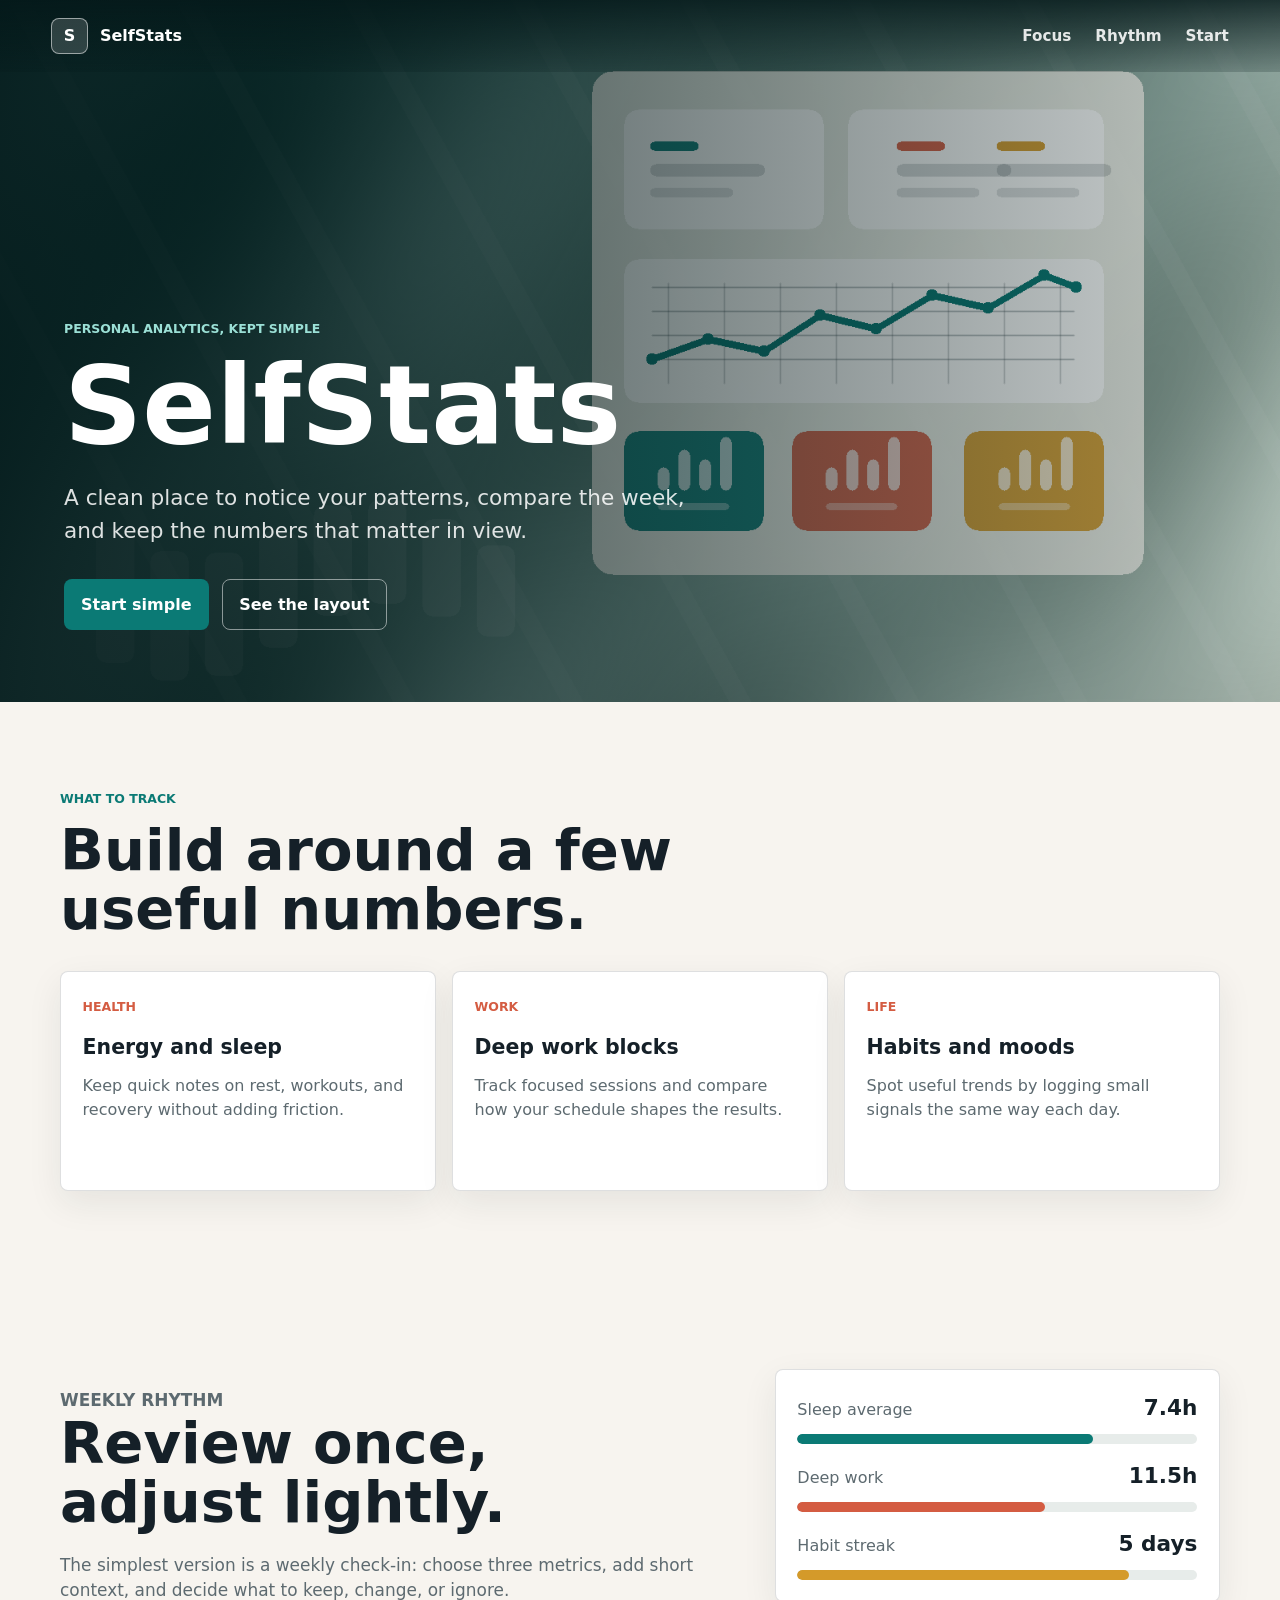
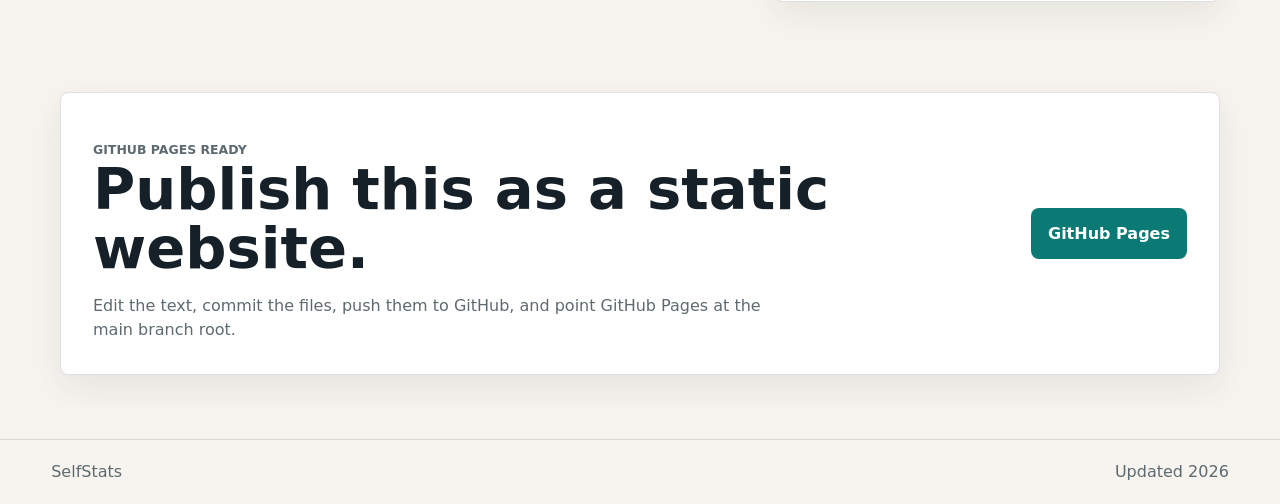
==== index.html @ 854e8637 "Add GitHub Pages site" ====
<!doctype html>
<html lang="en">
  <head>
    <meta charset="utf-8">
    <meta name="viewport" content="width=device-width, initial-scale=1">
    <meta
      name="description"
      content="SelfStats is a simple personal analytics home page for tracking habits, goals, and weekly progress."
    >
    <title>SelfStats</title>
    <link rel="stylesheet" href="styles.css">
  </head>
  <body>
    <header class="site-header">
      <a class="brand" href="#top" aria-label="SelfStats home">
        <span class="brand-mark" aria-hidden="true">S</span>
        <span>SelfStats</span>
      </a>
      <nav class="site-nav" aria-label="Main navigation">
        <a href="#focus">Focus</a>
        <a href="#rhythm">Rhythm</a>
        <a href="#start">Start</a>
      </nav>
    </header>

    <main id="top">
      <section class="hero" aria-labelledby="hero-title">
        <div class="hero-content">
          <p class="eyebrow">Personal analytics, kept simple</p>
          <h1 id="hero-title">SelfStats</h1>
          <p class="hero-copy">
            A clean place to notice your patterns, compare the week, and keep the
            numbers that matter in view.
          </p>
          <div class="hero-actions" aria-label="Primary actions">
            <a class="button button-primary" href="#start">Start simple</a>
            <a class="button button-secondary" href="#focus">See the layout</a>
          </div>
        </div>
      </section>

      <section class="section" id="focus" aria-labelledby="focus-title">
        <div class="section-heading">
          <p class="eyebrow">What to track</p>
          <h2 id="focus-title">Build around a few useful numbers.</h2>
        </div>
        <div class="feature-grid">
          <article class="feature-card">
            <span class="feature-kicker">Health</span>
            <h3>Energy and sleep</h3>
            <p>Keep quick notes on rest, workouts, and recovery without adding friction.</p>
          </article>
          <article class="feature-card">
            <span class="feature-kicker">Work</span>
            <h3>Deep work blocks</h3>
            <p>Track focused sessions and compare how your schedule shapes the results.</p>
          </article>
          <article class="feature-card">
            <span class="feature-kicker">Life</span>
            <h3>Habits and moods</h3>
            <p>Spot useful trends by logging small signals the same way each day.</p>
          </article>
        </div>
      </section>

      <section class="section section-split" id="rhythm" aria-labelledby="rhythm-title">
        <div>
          <p class="eyebrow">Weekly rhythm</p>
          <h2 id="rhythm-title">Review once, adjust lightly.</h2>
          <p>
            The simplest version is a weekly check-in: choose three metrics, add
            short context, and decide what to keep, change, or ignore.
          </p>
        </div>
        <div class="stat-panel" aria-label="Example weekly summary">
          <div class="stat-row">
            <span>Sleep average</span>
            <strong>7.4h</strong>
          </div>
          <div class="meter" aria-hidden="true"><span style="width: 74%"></span></div>
          <div class="stat-row">
            <span>Deep work</span>
            <strong>11.5h</strong>
          </div>
          <div class="meter meter-coral" aria-hidden="true"><span style="width: 62%"></span></div>
          <div class="stat-row">
            <span>Habit streak</span>
            <strong>5 days</strong>
          </div>
          <div class="meter meter-gold" aria-hidden="true"><span style="width: 83%"></span></div>
        </div>
      </section>

      <section class="section callout" id="start" aria-labelledby="start-title">
        <div>
          <p class="eyebrow">GitHub Pages ready</p>
          <h2 id="start-title">Publish this as a static website.</h2>
          <p>
            Edit the text, commit the files, push them to GitHub, and point
            GitHub Pages at the main branch root.
          </p>
        </div>
        <a class="button button-primary" href="https://pages.github.com/" rel="noreferrer">GitHub Pages</a>
      </section>
    </main>

    <footer class="site-footer">
      <span>SelfStats</span>
      <span>Updated <time id="updated-year"></time></span>
    </footer>

    <script src="script.js"></script>
  </body>
</html>
---- styles.css ----
:root {
  color-scheme: light;
  --ink: #152028;
  --muted: #5d6a70;
  --paper: #f7f4ef;
  --surface: #ffffff;
  --teal: #0b7a75;
  --teal-dark: #064b49;
  --coral: #d45c42;
  --gold: #d49a2a;
  --line: rgba(21, 32, 40, 0.14);
  --shadow: 0 20px 55px rgba(21, 32, 40, 0.16);
}

* {
  box-sizing: border-box;
}

html {
  scroll-behavior: smooth;
}

body {
  margin: 0;
  background: var(--paper);
  color: var(--ink);
  font-family:
    Inter, ui-sans-serif, system-ui, -apple-system, BlinkMacSystemFont, "Segoe UI",
    sans-serif;
  line-height: 1.5;
}

a {
  color: inherit;
  text-decoration: none;
}

.site-header {
  position: fixed;
  z-index: 10;
  top: 0;
  right: 0;
  left: 0;
  display: flex;
  align-items: center;
  justify-content: space-between;
  gap: 1rem;
  min-height: 72px;
  padding: 0.85rem clamp(1rem, 4vw, 3.5rem);
  color: #ffffff;
}

.site-header::before {
  position: absolute;
  inset: 0;
  z-index: -1;
  content: "";
  background: linear-gradient(rgba(4, 24, 25, 0.82), rgba(4, 24, 25, 0.2));
  pointer-events: none;
}

.brand,
.site-nav {
  display: flex;
  align-items: center;
}

.brand {
  gap: 0.75rem;
  font-weight: 800;
}

.brand-mark {
  display: grid;
  width: 2.3rem;
  height: 2.3rem;
  place-items: center;
  border: 1px solid rgba(255, 255, 255, 0.52);
  border-radius: 8px;
  background: rgba(255, 255, 255, 0.16);
}

.site-nav {
  gap: clamp(0.75rem, 2vw, 1.5rem);
  font-size: 0.95rem;
  font-weight: 700;
}

.site-nav a {
  opacity: 0.88;
}

.site-nav a:hover,
.site-nav a:focus-visible {
  opacity: 1;
}

.hero {
  min-height: 78svh;
  display: flex;
  align-items: flex-end;
  padding: 8rem clamp(1rem, 5vw, 4.5rem) 4.5rem;
  background:
    linear-gradient(90deg, rgba(4, 24, 25, 0.88), rgba(4, 24, 25, 0.52) 52%, rgba(4, 24, 25, 0.18)),
    url("assets/selfstats-dashboard.png") center / cover no-repeat;
  color: #ffffff;
}

.hero-content {
  width: min(720px, 100%);
}

.eyebrow {
  margin: 0 0 0.75rem;
  color: var(--teal);
  font-size: 0.78rem;
  font-weight: 900;
  letter-spacing: 0;
  text-transform: uppercase;
}

.hero .eyebrow {
  color: #9be0d6;
}

h1,
h2,
h3,
p {
  overflow-wrap: anywhere;
}

h1,
h2,
h3 {
  margin: 0;
  line-height: 1.03;
}

h1 {
  font-size: clamp(3.4rem, 6.8rem, 6.8rem);
}

h2 {
  max-width: 760px;
  font-size: clamp(2rem, 3.6rem, 3.6rem);
}

h3 {
  font-size: 1.28rem;
}

.hero-copy {
  max-width: 640px;
  margin: 1.25rem 0 0;
  color: rgba(255, 255, 255, 0.86);
  font-size: clamp(1.08rem, 1.35rem, 1.35rem);
}

.hero-actions,
.callout {
  display: flex;
  align-items: center;
}

.hero-actions {
  flex-wrap: wrap;
  gap: 0.85rem;
  margin-top: 2rem;
}

.button {
  display: inline-flex;
  min-height: 48px;
  align-items: center;
  justify-content: center;
  border: 1px solid transparent;
  border-radius: 8px;
  padding: 0.78rem 1rem;
  font-weight: 850;
}

.button-primary {
  background: var(--teal);
  color: #ffffff;
}

.button-primary:hover,
.button-primary:focus-visible {
  background: var(--teal-dark);
}

.button-secondary {
  border-color: rgba(255, 255, 255, 0.5);
  color: #ffffff;
}

.button-secondary:hover,
.button-secondary:focus-visible {
  background: rgba(255, 255, 255, 0.14);
}

.section {
  width: min(1160px, calc(100% - 2rem));
  margin: 0 auto;
  padding: clamp(3rem, 7vw, 5.5rem) 0;
}

.section-heading {
  margin-bottom: 2rem;
}

.feature-grid {
  display: grid;
  grid-template-columns: repeat(3, minmax(0, 1fr));
  gap: 1rem;
}

.feature-card,
.stat-panel,
.callout {
  border: 1px solid var(--line);
  border-radius: 8px;
  background: var(--surface);
  box-shadow: 0 12px 35px rgba(21, 32, 40, 0.08);
}

.feature-card {
  min-height: 220px;
  padding: 1.35rem;
}

.feature-card p,
.section-split p,
.callout p {
  color: var(--muted);
}

.feature-card p {
  margin: 1rem 0 0;
}

.feature-kicker {
  display: inline-block;
  margin-bottom: 1.25rem;
  color: var(--coral);
  font-size: 0.78rem;
  font-weight: 900;
  text-transform: uppercase;
}

.section-split {
  display: grid;
  grid-template-columns: minmax(0, 0.95fr) minmax(320px, 0.65fr);
  gap: clamp(1.5rem, 5vw, 4rem);
  align-items: center;
}

.section-split p {
  max-width: 660px;
  margin: 1.3rem 0 0;
  font-size: 1.06rem;
}

.stat-panel {
  padding: 1.35rem;
}

.stat-row {
  display: flex;
  align-items: baseline;
  justify-content: space-between;
  gap: 1rem;
  margin-top: 1rem;
  color: var(--muted);
}

.stat-row:first-child {
  margin-top: 0;
}

.stat-row strong {
  color: var(--ink);
  font-size: 1.35rem;
}

.meter {
  height: 10px;
  margin-top: 0.6rem;
  overflow: hidden;
  border-radius: 999px;
  background: #e7ecea;
}

.meter span {
  display: block;
  height: 100%;
  border-radius: inherit;
  background: var(--teal);
}

.meter-coral span {
  background: var(--coral);
}

.meter-gold span {
  background: var(--gold);
}

.callout {
  justify-content: space-between;
  gap: 1.5rem;
  margin-bottom: 4rem;
  padding: clamp(1.35rem, 4vw, 2rem);
}

.callout p {
  max-width: 700px;
  margin: 1rem 0 0;
}

.site-footer {
  display: flex;
  justify-content: space-between;
  gap: 1rem;
  padding: 1.25rem clamp(1rem, 4vw, 3.5rem);
  border-top: 1px solid var(--line);
  color: var(--muted);
}

@media (max-width: 780px) {
  .site-header {
    position: absolute;
  }

  .site-nav {
    display: none;
  }

  .hero {
    min-height: 82svh;
    padding-top: 7rem;
    background-position: 58% center;
  }

  h1 {
    font-size: clamp(3rem, 4rem, 4rem);
  }

  .feature-grid,
  .section-split {
    grid-template-columns: 1fr;
  }

  .callout,
  .site-footer {
    align-items: flex-start;
    flex-direction: column;
  }

  .callout .button {
    width: 100%;
  }
}
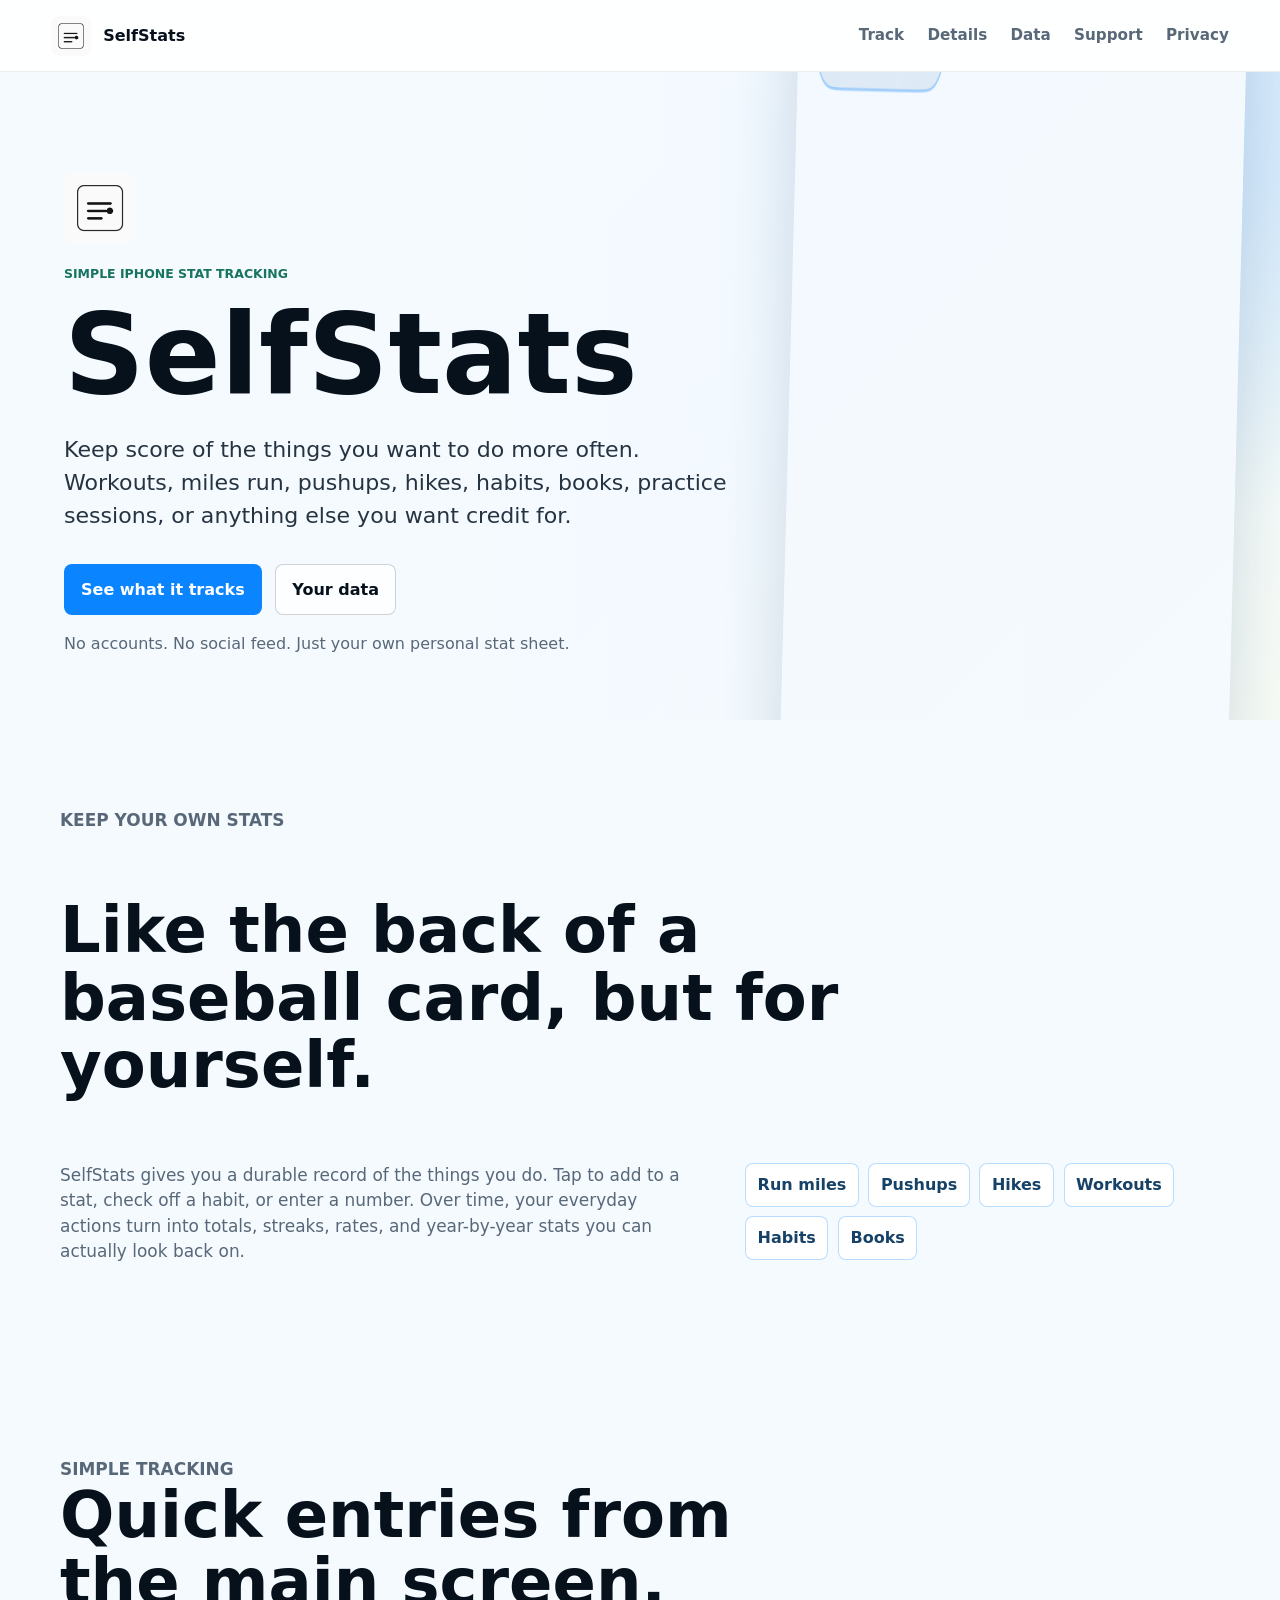
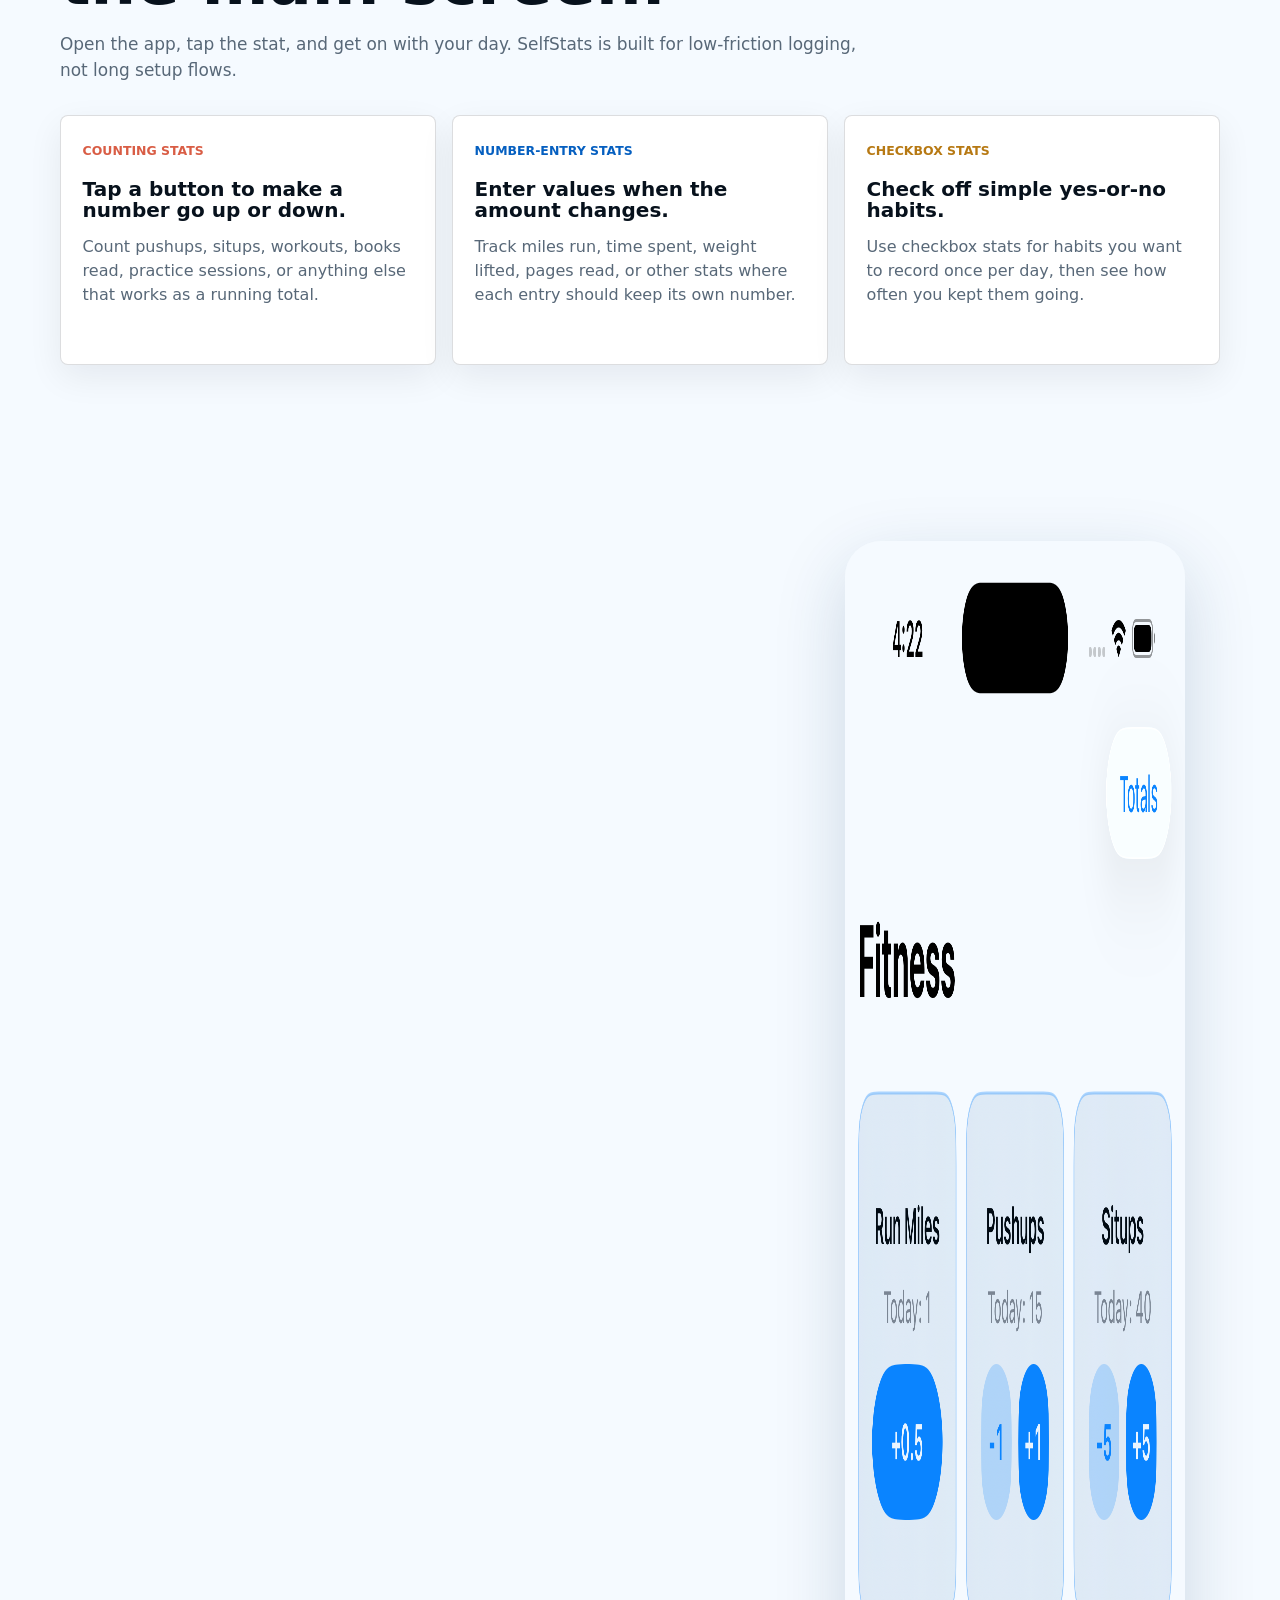
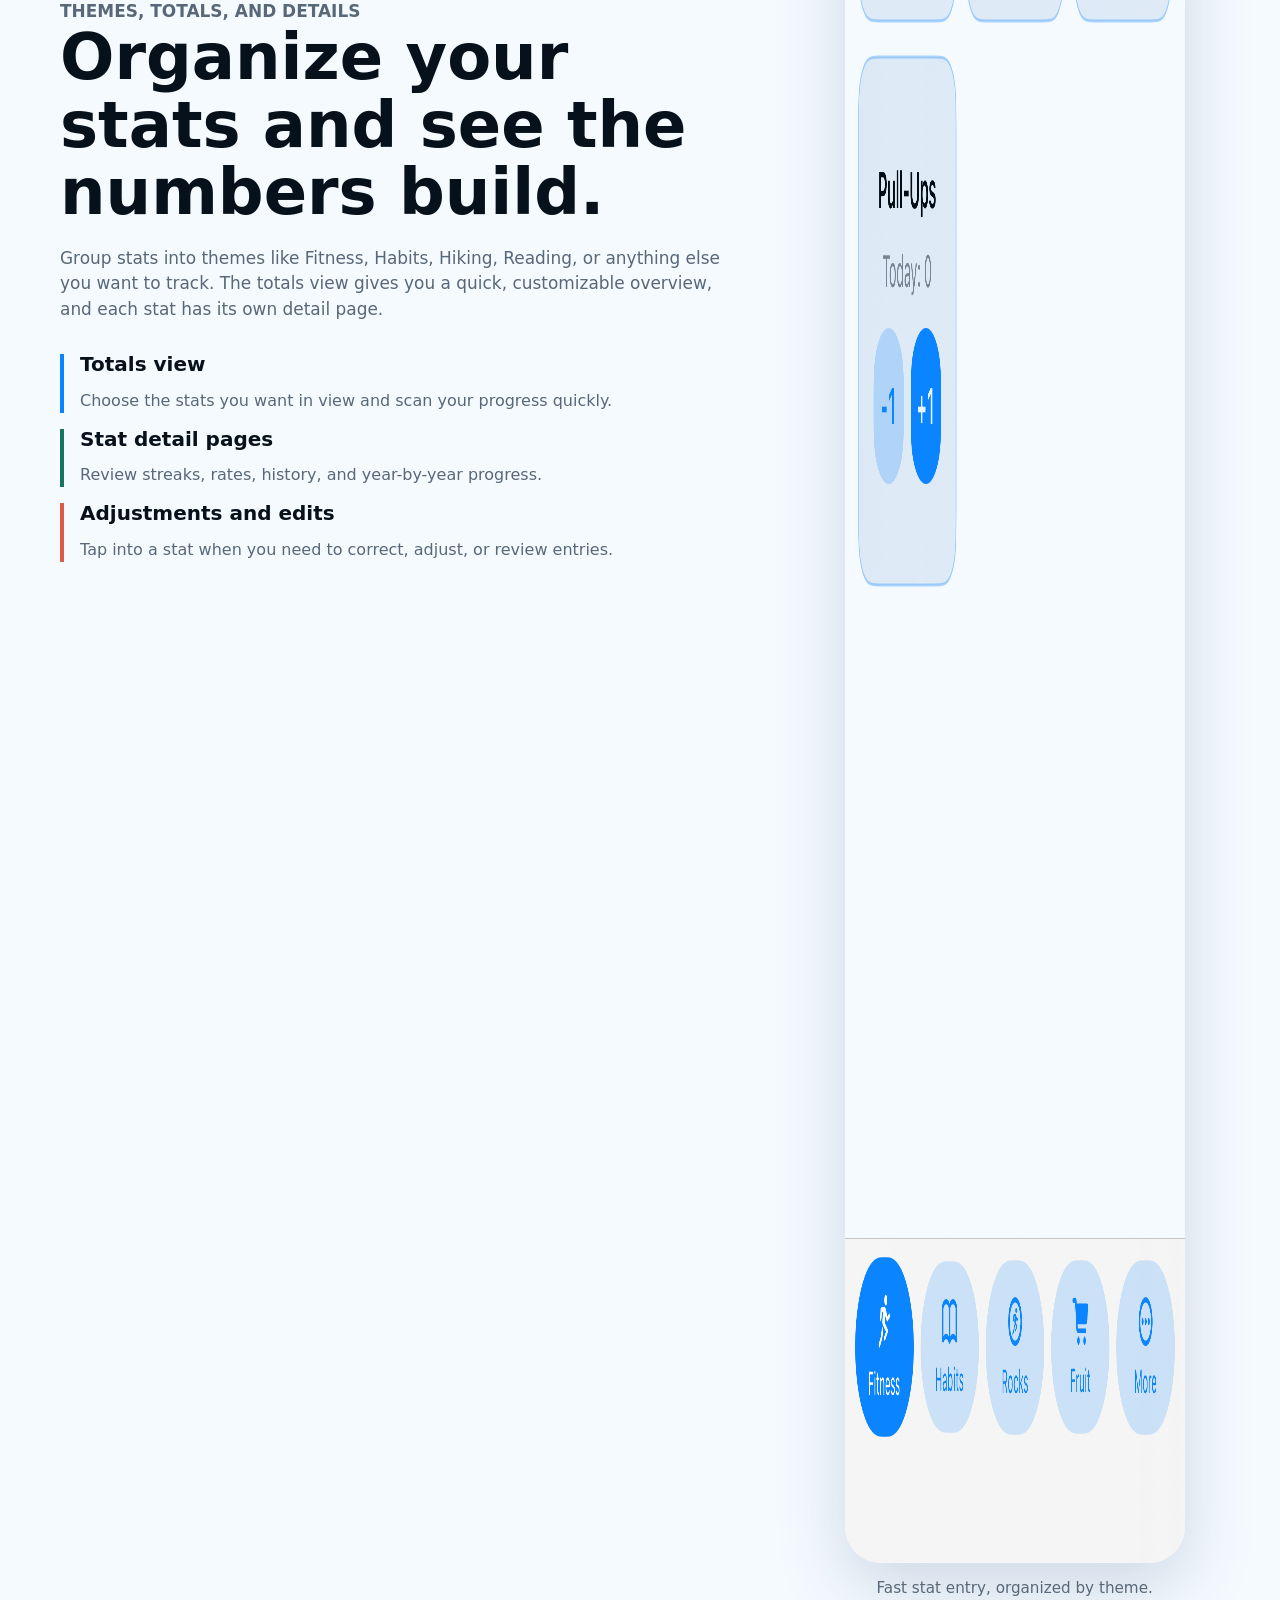
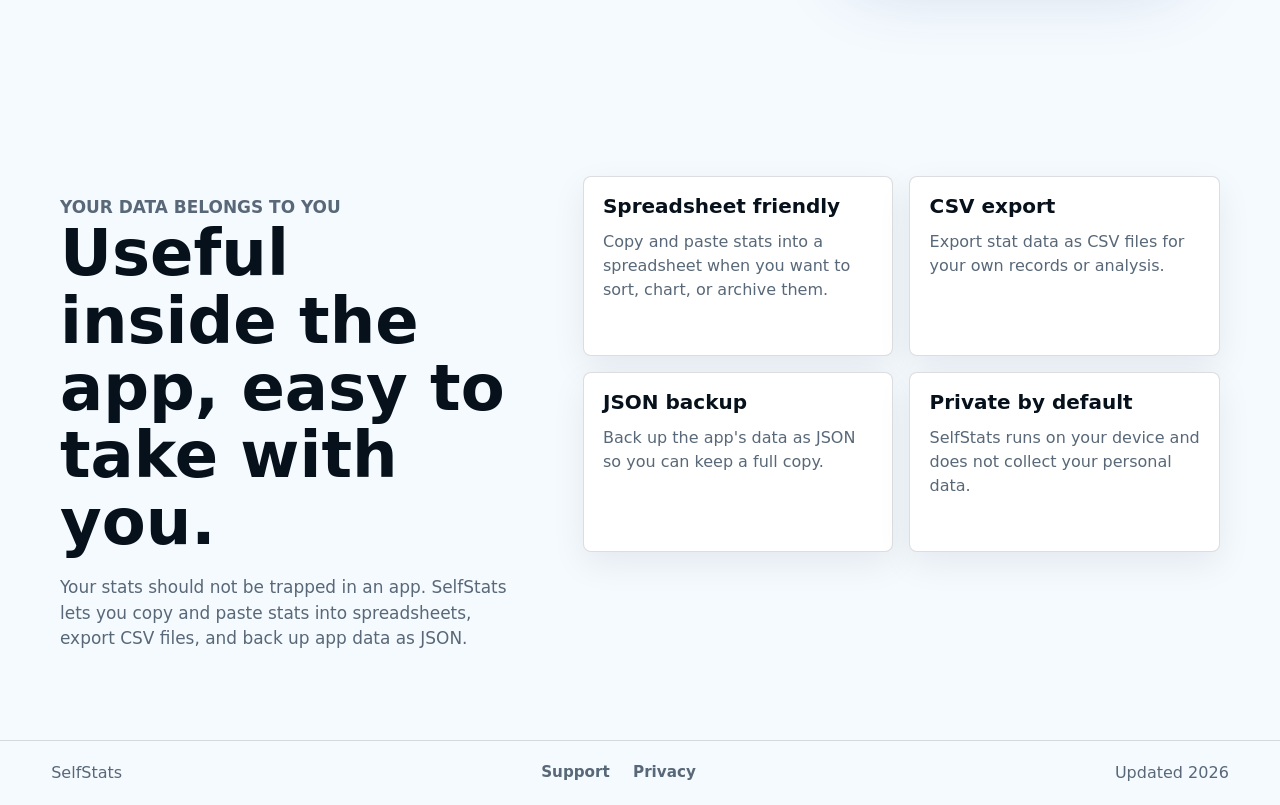
==== commit bbbf3fd5: "Update SelfStats website copy and assets" ====
--- a/index.html
+++ b/index.html
@@ -5,107 +5,181 @@
     <meta name="viewport" content="width=device-width, initial-scale=1">
     <meta
       name="description"
-      content="SelfStats is a simple personal analytics home page for tracking habits, goals, and weekly progress."
+      content="SelfStats is a simple iPhone app for tracking personal stats like workouts, miles run, pushups, hikes, habits, and other things you want to count over time."
     >
     <title>SelfStats</title>
+    <link rel="icon" type="image/png" href="assets/selfstats-icon.png">
+    <link rel="apple-touch-icon" href="assets/selfstats-icon.png">
     <link rel="stylesheet" href="styles.css">
   </head>
   <body>
     <header class="site-header">
-      <a class="brand" href="#top" aria-label="SelfStats home">
-        <span class="brand-mark" aria-hidden="true">S</span>
+      <a class="brand" href="index.html" aria-label="SelfStats home">
+        <img src="assets/selfstats-icon.png" alt="" width="40" height="40">
         <span>SelfStats</span>
       </a>
       <nav class="site-nav" aria-label="Main navigation">
-        <a href="#focus">Focus</a>
-        <a href="#rhythm">Rhythm</a>
-        <a href="#start">Start</a>
+        <a href="#track">Track</a>
+        <a href="#details">Details</a>
+        <a href="#data">Data</a>
+        <a href="support.html">Support</a>
+        <a href="privacy.html">Privacy</a>
       </nav>
     </header>
 
     <main id="top">
       <section class="hero" aria-labelledby="hero-title">
+        <div class="hero-shot" aria-hidden="true">
+          <img src="assets/selfstats-screenshot.png" alt="" width="1206" height="2622">
+        </div>
         <div class="hero-content">
-          <p class="eyebrow">Personal analytics, kept simple</p>
+          <img class="hero-icon" src="assets/selfstats-icon.png" alt="" width="1024" height="1024">
+          <p class="eyebrow">Simple iPhone stat tracking</p>
           <h1 id="hero-title">SelfStats</h1>
           <p class="hero-copy">
-            A clean place to notice your patterns, compare the week, and keep the
-            numbers that matter in view.
+            Keep score of the things you want to do more often. Workouts, miles
+            run, pushups, hikes, habits, books, practice sessions, or anything
+            else you want credit for.
           </p>
           <div class="hero-actions" aria-label="Primary actions">
-            <a class="button button-primary" href="#start">Start simple</a>
-            <a class="button button-secondary" href="#focus">See the layout</a>
+            <a class="button button-primary" href="#track">See what it tracks</a>
+            <a class="button button-secondary" href="#data">Your data</a>
           </div>
+          <p class="hero-note">
+            No accounts. No social feed. Just your own personal stat sheet.
+          </p>
         </div>
       </section>
 
-      <section class="section" id="focus" aria-labelledby="focus-title">
+      <section class="section intro" aria-labelledby="intro-title">
+        <p class="eyebrow">Keep your own stats</p>
+        <h2 id="intro-title">Like the back of a baseball card, but for yourself.</h2>
+        <p>
+          SelfStats gives you a durable record of the things you do. Tap to add
+          to a stat, check off a habit, or enter a number. Over time, your
+          everyday actions turn into totals, streaks, rates, and year-by-year
+          stats you can actually look back on.
+        </p>
+        <ul class="tag-list" aria-label="Example stats">
+          <li>Run miles</li>
+          <li>Pushups</li>
+          <li>Hikes</li>
+          <li>Workouts</li>
+          <li>Habits</li>
+          <li>Books</li>
+        </ul>
+      </section>
+
+      <section class="section" id="track" aria-labelledby="track-title">
         <div class="section-heading">
-          <p class="eyebrow">What to track</p>
-          <h2 id="focus-title">Build around a few useful numbers.</h2>
+          <p class="eyebrow">Simple tracking</p>
+          <h2 id="track-title">Quick entries from the main screen.</h2>
+          <p>
+            Open the app, tap the stat, and get on with your day. SelfStats is
+            built for low-friction logging, not long setup flows.
+          </p>
         </div>
         <div class="feature-grid">
           <article class="feature-card">
-            <span class="feature-kicker">Health</span>
-            <h3>Energy and sleep</h3>
-            <p>Keep quick notes on rest, workouts, and recovery without adding friction.</p>
+            <span class="feature-kicker">Counting stats</span>
+            <h3>Tap a button to make a number go up or down.</h3>
+            <p>
+              Count pushups, situps, workouts, books read, practice sessions,
+              or anything else that works as a running total.
+            </p>
           </article>
           <article class="feature-card">
-            <span class="feature-kicker">Work</span>
-            <h3>Deep work blocks</h3>
-            <p>Track focused sessions and compare how your schedule shapes the results.</p>
+            <span class="feature-kicker">Number-entry stats</span>
+            <h3>Enter values when the amount changes.</h3>
+            <p>
+              Track miles run, time spent, weight lifted, pages read, or other
+              stats where each entry should keep its own number.
+            </p>
           </article>
           <article class="feature-card">
-            <span class="feature-kicker">Life</span>
-            <h3>Habits and moods</h3>
-            <p>Spot useful trends by logging small signals the same way each day.</p>
+            <span class="feature-kicker">Checkbox stats</span>
+            <h3>Check off simple yes-or-no habits.</h3>
+            <p>
+              Use checkbox stats for habits you want to record once per day,
+              then see how often you kept them going.
+            </p>
           </article>
         </div>
       </section>
 
-      <section class="section section-split" id="rhythm" aria-labelledby="rhythm-title">
+      <section class="section app-section" id="details" aria-labelledby="details-title">
+        <div class="app-copy">
+          <p class="eyebrow">Themes, totals, and details</p>
+          <h2 id="details-title">Organize your stats and see the numbers build.</h2>
+          <p>
+            Group stats into themes like Fitness, Habits, Hiking, Reading, or
+            anything else you want to track. The totals view gives you a quick,
+            customizable overview, and each stat has its own detail page.
+          </p>
+          <div class="detail-list">
+            <div>
+              <h3>Totals view</h3>
+              <p>Choose the stats you want in view and scan your progress quickly.</p>
+            </div>
+            <div>
+              <h3>Stat detail pages</h3>
+              <p>Review streaks, rates, history, and year-by-year progress.</p>
+            </div>
+            <div>
+              <h3>Adjustments and edits</h3>
+              <p>Tap into a stat when you need to correct, adjust, or review entries.</p>
+            </div>
+          </div>
+        </div>
+        <figure class="phone-figure">
+          <img
+            src="assets/selfstats-screenshot.png"
+            alt="SelfStats showing a Fitness theme with Run Miles, Pushups, Situps, and Pull-Ups stat cards."
+            width="1206"
+            height="2622"
+            loading="lazy"
+          >
+          <figcaption>Fast stat entry, organized by theme.</figcaption>
+        </figure>
+      </section>
+
+      <section class="section data-section" id="data" aria-labelledby="data-title">
         <div>
-          <p class="eyebrow">Weekly rhythm</p>
-          <h2 id="rhythm-title">Review once, adjust lightly.</h2>
+          <p class="eyebrow">Your data belongs to you</p>
+          <h2 id="data-title">Useful inside the app, easy to take with you.</h2>
           <p>
-            The simplest version is a weekly check-in: choose three metrics, add
-            short context, and decide what to keep, change, or ignore.
+            Your stats should not be trapped in an app. SelfStats lets you copy
+            and paste stats into spreadsheets, export CSV files, and back up app
+            data as JSON.
           </p>
         </div>
-        <div class="stat-panel" aria-label="Example weekly summary">
-          <div class="stat-row">
-            <span>Sleep average</span>
-            <strong>7.4h</strong>
-          </div>
-          <div class="meter" aria-hidden="true"><span style="width: 74%"></span></div>
-          <div class="stat-row">
-            <span>Deep work</span>
-            <strong>11.5h</strong>
-          </div>
-          <div class="meter meter-coral" aria-hidden="true"><span style="width: 62%"></span></div>
-          <div class="stat-row">
-            <span>Habit streak</span>
-            <strong>5 days</strong>
-          </div>
-          <div class="meter meter-gold" aria-hidden="true"><span style="width: 83%"></span></div>
+        <div class="data-grid">
+          <article class="data-card">
+            <h3>Spreadsheet friendly</h3>
+            <p>Copy and paste stats into a spreadsheet when you want to sort, chart, or archive them.</p>
+          </article>
+          <article class="data-card">
+            <h3>CSV export</h3>
+            <p>Export stat data as CSV files for your own records or analysis.</p>
+          </article>
+          <article class="data-card">
+            <h3>JSON backup</h3>
+            <p>Back up the app's data as JSON so you can keep a full copy.</p>
+          </article>
+          <article class="data-card">
+            <h3>Private by default</h3>
+            <p>SelfStats runs on your device and does not collect your personal data.</p>
+          </article>
         </div>
-      </section>
-
-      <section class="section callout" id="start" aria-labelledby="start-title">
-        <div>
-          <p class="eyebrow">GitHub Pages ready</p>
-          <h2 id="start-title">Publish this as a static website.</h2>
-          <p>
-            Edit the text, commit the files, push them to GitHub, and point
-            GitHub Pages at the main branch root.
-          </p>
-        </div>
-        <a class="button button-primary" href="https://pages.github.com/" rel="noreferrer">GitHub Pages</a>
       </section>
     </main>
 
     <footer class="site-footer">
       <span>SelfStats</span>
+      <nav aria-label="Footer navigation">
+        <a href="support.html">Support</a>
+        <a href="privacy.html">Privacy</a>
+      </nav>
       <span>Updated <time id="updated-year"></time></span>
     </footer>
 
--- a/styles.css
+++ b/styles.css
@@ -1,15 +1,17 @@
 :root {
   color-scheme: light;
-  --ink: #152028;
-  --muted: #5d6a70;
-  --paper: #f7f4ef;
+  --ink: #07111c;
+  --muted: #586878;
+  --paper: #f5faff;
   --surface: #ffffff;
-  --teal: #0b7a75;
-  --teal-dark: #064b49;
-  --coral: #d45c42;
-  --gold: #d49a2a;
-  --line: rgba(21, 32, 40, 0.14);
-  --shadow: 0 20px 55px rgba(21, 32, 40, 0.16);
+  --blue: #0a84ff;
+  --blue-dark: #055fc0;
+  --blue-soft: #dcedff;
+  --green: #16745f;
+  --coral: #d95d45;
+  --gold: #b77913;
+  --line: rgba(7, 17, 28, 0.14);
+  --shadow: 0 24px 70px rgba(22, 63, 104, 0.18);
 }
 
 * {
@@ -35,92 +37,105 @@
   text-decoration: none;
 }
 
+img {
+  display: block;
+  max-width: 100%;
+}
+
 .site-header {
-  position: fixed;
-  z-index: 10;
+  position: sticky;
+  z-index: 20;
   top: 0;
-  right: 0;
-  left: 0;
   display: flex;
+  min-height: 72px;
   align-items: center;
   justify-content: space-between;
   gap: 1rem;
-  min-height: 72px;
   padding: 0.85rem clamp(1rem, 4vw, 3.5rem);
-  color: #ffffff;
-}
-
-.site-header::before {
-  position: absolute;
-  inset: 0;
-  z-index: -1;
-  content: "";
-  background: linear-gradient(rgba(4, 24, 25, 0.82), rgba(4, 24, 25, 0.2));
-  pointer-events: none;
+  border-bottom: 1px solid rgba(7, 17, 28, 0.08);
+  background: rgba(255, 255, 255, 0.9);
+  backdrop-filter: blur(18px);
 }
 
 .brand,
-.site-nav {
+.site-nav,
+.site-footer nav {
   display: flex;
   align-items: center;
 }
 
 .brand {
   gap: 0.75rem;
-  font-weight: 800;
-}
-
-.brand-mark {
-  display: grid;
-  width: 2.3rem;
-  height: 2.3rem;
-  place-items: center;
-  border: 1px solid rgba(255, 255, 255, 0.52);
+  font-weight: 850;
+}
+
+.brand img,
+.hero-icon {
   border-radius: 8px;
-  background: rgba(255, 255, 255, 0.16);
-}
-
-.site-nav {
-  gap: clamp(0.75rem, 2vw, 1.5rem);
+}
+
+.site-nav,
+.site-footer nav {
+  gap: clamp(0.85rem, 2vw, 1.45rem);
+  color: var(--muted);
   font-size: 0.95rem;
-  font-weight: 700;
-}
-
-.site-nav a {
-  opacity: 0.88;
+  font-weight: 750;
 }
 
 .site-nav a:hover,
-.site-nav a:focus-visible {
-  opacity: 1;
+.site-nav a:focus-visible,
+.site-footer a:hover,
+.site-footer a:focus-visible {
+  color: var(--ink);
 }
 
 .hero {
-  min-height: 78svh;
+  position: relative;
+  min-height: min(680px, 72svh);
+  overflow: hidden;
   display: flex;
   align-items: flex-end;
-  padding: 8rem clamp(1rem, 5vw, 4.5rem) 4.5rem;
+  padding: clamp(2.75rem, 5vw, 4.5rem) clamp(1rem, 5vw, 4.5rem);
   background:
-    linear-gradient(90deg, rgba(4, 24, 25, 0.88), rgba(4, 24, 25, 0.52) 52%, rgba(4, 24, 25, 0.18)),
-    url("assets/selfstats-dashboard.png") center / cover no-repeat;
-  color: #ffffff;
+    linear-gradient(90deg, #f5faff 0%, rgba(245, 250, 255, 0.97) 38%, rgba(245, 250, 255, 0.68) 67%, rgba(245, 250, 255, 0.2)),
+    radial-gradient(circle at 86% 12%, rgba(10, 132, 255, 0.24), transparent 32%),
+    linear-gradient(135deg, #f5faff, #e9f5ff 56%, #f8fbf2);
 }
 
 .hero-content {
+  position: relative;
+  z-index: 2;
   width: min(720px, 100%);
+}
+
+.hero-shot {
+  position: absolute;
+  right: clamp(-6rem, 2vw, 3rem);
+  bottom: -22rem;
+  z-index: 1;
+  width: clamp(290px, 35vw, 460px);
+  opacity: 0.98;
+  transform: rotate(1.5deg);
+}
+
+.hero-shot img {
+  border-radius: 44px;
+  box-shadow: var(--shadow);
+}
+
+.hero-icon {
+  width: 72px;
+  height: 72px;
+  margin-bottom: 1.35rem;
 }
 
 .eyebrow {
   margin: 0 0 0.75rem;
-  color: var(--teal);
+  color: var(--green);
   font-size: 0.78rem;
   font-weight: 900;
   letter-spacing: 0;
   text-transform: uppercase;
-}
-
-.hero .eyebrow {
-  color: #9be0d6;
 }
 
 h1,
@@ -134,36 +149,38 @@
 h2,
 h3 {
   margin: 0;
-  line-height: 1.03;
+  line-height: 1.05;
 }
 
 h1 {
-  font-size: clamp(3.4rem, 6.8rem, 6.8rem);
+  font-size: clamp(3.7rem, 10vw, 7rem);
 }
 
 h2 {
-  max-width: 760px;
-  font-size: clamp(2rem, 3.6rem, 3.6rem);
+  max-width: 820px;
+  font-size: clamp(2rem, 5vw, 4.25rem);
 }
 
 h3 {
-  font-size: 1.28rem;
+  font-size: 1.25rem;
 }
 
 .hero-copy {
-  max-width: 640px;
-  margin: 1.25rem 0 0;
-  color: rgba(255, 255, 255, 0.86);
-  font-size: clamp(1.08rem, 1.35rem, 1.35rem);
-}
-
-.hero-actions,
-.callout {
+  max-width: 680px;
+  margin: 1.2rem 0 0;
+  color: #263442;
+  font-size: clamp(1.08rem, 2vw, 1.38rem);
+}
+
+.hero-note {
+  max-width: 560px;
+  margin: 1.05rem 0 0;
+  color: var(--muted);
+  font-size: 1rem;
+}
+
+.hero-actions {
   display: flex;
-  align-items: center;
-}
-
-.hero-actions {
   flex-wrap: wrap;
   gap: 0.85rem;
   margin-top: 2rem;
@@ -181,23 +198,25 @@
 }
 
 .button-primary {
-  background: var(--teal);
+  background: var(--blue);
   color: #ffffff;
 }
 
 .button-primary:hover,
 .button-primary:focus-visible {
-  background: var(--teal-dark);
+  background: var(--blue-dark);
 }
 
 .button-secondary {
-  border-color: rgba(255, 255, 255, 0.5);
-  color: #ffffff;
+  border-color: rgba(7, 17, 28, 0.18);
+  background: rgba(255, 255, 255, 0.72);
+  color: var(--ink);
 }
 
 .button-secondary:hover,
 .button-secondary:focus-visible {
-  background: rgba(255, 255, 255, 0.14);
+  border-color: rgba(7, 17, 28, 0.34);
+  background: #ffffff;
 }
 
 .section {
@@ -206,121 +225,230 @@
   padding: clamp(3rem, 7vw, 5.5rem) 0;
 }
 
+.intro {
+  display: grid;
+  grid-template-columns: minmax(0, 0.85fr) minmax(300px, 0.65fr);
+  gap: clamp(1.5rem, 5vw, 4rem);
+  align-items: end;
+}
+
+.intro .eyebrow,
+.intro h2 {
+  grid-column: 1 / -1;
+}
+
+.intro p,
+.section-heading p,
+.app-copy > p,
+.data-section > div > p,
+.page-hero p,
+.page-content p,
+.page-content li {
+  color: var(--muted);
+  font-size: 1.06rem;
+}
+
+.intro p {
+  max-width: 710px;
+  margin: 0;
+}
+
+.tag-list {
+  display: flex;
+  flex-wrap: wrap;
+  gap: 0.6rem;
+  align-self: start;
+  margin: 0;
+  padding: 0;
+  list-style: none;
+}
+
+.tag-list li {
+  border: 1px solid rgba(10, 132, 255, 0.28);
+  border-radius: 8px;
+  padding: 0.55rem 0.72rem;
+  background: #ffffff;
+  color: #174267;
+  font-weight: 800;
+}
+
 .section-heading {
+  max-width: 800px;
   margin-bottom: 2rem;
 }
 
-.feature-grid {
+.section-heading p {
+  margin: 1rem 0 0;
+}
+
+.feature-grid,
+.data-grid {
   display: grid;
   grid-template-columns: repeat(3, minmax(0, 1fr));
   gap: 1rem;
 }
 
 .feature-card,
-.stat-panel,
-.callout {
+.data-card {
   border: 1px solid var(--line);
   border-radius: 8px;
   background: var(--surface);
-  box-shadow: 0 12px 35px rgba(21, 32, 40, 0.08);
+  box-shadow: 0 12px 35px rgba(7, 17, 28, 0.07);
 }
 
 .feature-card {
-  min-height: 220px;
+  min-height: 250px;
   padding: 1.35rem;
 }
 
 .feature-card p,
-.section-split p,
-.callout p {
+.data-card p,
+.detail-list p,
+.phone-figure figcaption {
   color: var(--muted);
 }
 
-.feature-card p {
-  margin: 1rem 0 0;
+.feature-card p,
+.data-card p,
+.detail-list p {
+  margin: 0.85rem 0 0;
 }
 
 .feature-kicker {
   display: inline-block;
-  margin-bottom: 1.25rem;
+  margin-bottom: 1.15rem;
   color: var(--coral);
   font-size: 0.78rem;
   font-weight: 900;
   text-transform: uppercase;
 }
 
-.section-split {
+.feature-card:nth-child(2) .feature-kicker {
+  color: var(--blue-dark);
+}
+
+.feature-card:nth-child(3) .feature-kicker {
+  color: var(--gold);
+}
+
+.app-section {
   display: grid;
-  grid-template-columns: minmax(0, 0.95fr) minmax(320px, 0.65fr);
+  grid-template-columns: minmax(0, 0.95fr) minmax(260px, 0.58fr);
+  gap: clamp(2rem, 6vw, 5rem);
+  align-items: center;
+}
+
+.app-copy > p {
+  max-width: 680px;
+  margin: 1.25rem 0 0;
+}
+
+.detail-list {
+  display: grid;
+  gap: 1rem;
+  margin-top: 2rem;
+}
+
+.detail-list > div {
+  border-left: 4px solid var(--blue);
+  padding-left: 1rem;
+}
+
+.detail-list > div:nth-child(2) {
+  border-color: var(--green);
+}
+
+.detail-list > div:nth-child(3) {
+  border-color: var(--coral);
+}
+
+.phone-figure {
+  margin: 0;
+}
+
+.phone-figure img {
+  width: min(340px, 100%);
+  margin: 0 auto;
+  border-radius: 36px;
+  box-shadow: var(--shadow);
+}
+
+.phone-figure figcaption {
+  margin-top: 0.85rem;
+  text-align: center;
+  font-size: 0.95rem;
+}
+
+.data-section {
+  display: grid;
+  grid-template-columns: minmax(0, 0.72fr) minmax(0, 1fr);
   gap: clamp(1.5rem, 5vw, 4rem);
-  align-items: center;
-}
-
-.section-split p {
-  max-width: 660px;
-  margin: 1.3rem 0 0;
-  font-size: 1.06rem;
-}
-
-.stat-panel {
-  padding: 1.35rem;
-}
-
-.stat-row {
-  display: flex;
-  align-items: baseline;
-  justify-content: space-between;
-  gap: 1rem;
-  margin-top: 1rem;
-  color: var(--muted);
-}
-
-.stat-row:first-child {
+  align-items: start;
+}
+
+.data-section > div > p {
+  max-width: 620px;
+  margin: 1.2rem 0 0;
+}
+
+.data-grid {
+  grid-template-columns: repeat(2, minmax(0, 1fr));
+}
+
+.data-card {
+  min-height: 180px;
+  padding: 1.2rem;
+}
+
+.simple-page .site-header {
+  position: sticky;
+}
+
+.page-main {
+  min-height: calc(100svh - 145px);
+}
+
+.page-hero {
+  padding: clamp(4rem, 9vw, 7rem) clamp(1rem, 5vw, 4.5rem);
+  background:
+    radial-gradient(circle at 90% 12%, rgba(10, 132, 255, 0.2), transparent 30%),
+    linear-gradient(135deg, #f5faff, #eaf5ff);
+}
+
+.page-hero h1 {
+  font-size: clamp(3rem, 8vw, 5.8rem);
+}
+
+.page-hero p {
+  max-width: 760px;
+  margin: 1rem 0 0;
+}
+
+.page-content {
+  max-width: 840px;
+}
+
+.page-content h2 {
+  margin-top: 2.25rem;
+  font-size: clamp(1.8rem, 3vw, 2.5rem);
+}
+
+.page-content h2:first-child {
   margin-top: 0;
 }
 
-.stat-row strong {
-  color: var(--ink);
-  font-size: 1.35rem;
-}
-
-.meter {
-  height: 10px;
-  margin-top: 0.6rem;
-  overflow: hidden;
-  border-radius: 999px;
-  background: #e7ecea;
-}
-
-.meter span {
-  display: block;
-  height: 100%;
-  border-radius: inherit;
-  background: var(--teal);
-}
-
-.meter-coral span {
-  background: var(--coral);
-}
-
-.meter-gold span {
-  background: var(--gold);
-}
-
-.callout {
-  justify-content: space-between;
-  gap: 1.5rem;
-  margin-bottom: 4rem;
-  padding: clamp(1.35rem, 4vw, 2rem);
-}
-
-.callout p {
-  max-width: 700px;
+.page-content ul {
   margin: 1rem 0 0;
+  padding-left: 1.2rem;
+}
+
+.page-content li + li {
+  margin-top: 0.45rem;
 }
 
 .site-footer {
   display: flex;
+  align-items: center;
   justify-content: space-between;
   gap: 1rem;
   padding: 1.25rem clamp(1rem, 4vw, 3.5rem);
@@ -328,37 +456,60 @@
   color: var(--muted);
 }
 
-@media (max-width: 780px) {
+@media (max-width: 900px) {
   .site-header {
-    position: absolute;
+    position: relative;
+    flex-wrap: wrap;
   }
 
   .site-nav {
+    width: 100%;
+    justify-content: flex-start;
+    overflow-x: auto;
+    padding-bottom: 0.15rem;
+  }
+
+  .hero {
+    min-height: 72svh;
+    padding-top: 3rem;
+  }
+
+  .hero-shot {
+    right: -7rem;
+    bottom: -20rem;
+    width: 330px;
+    opacity: 0.32;
+  }
+
+  .intro,
+  .app-section,
+  .data-section,
+  .feature-grid,
+  .data-grid {
+    grid-template-columns: 1fr;
+  }
+
+  .phone-figure img {
+    width: min(320px, 82vw);
+  }
+}
+
+@media (max-width: 560px) {
+  .hero {
+    min-height: 74svh;
+  }
+
+  .hero-shot {
     display: none;
   }
 
-  .hero {
-    min-height: 82svh;
-    padding-top: 7rem;
-    background-position: 58% center;
-  }
-
-  h1 {
-    font-size: clamp(3rem, 4rem, 4rem);
-  }
-
-  .feature-grid,
-  .section-split {
-    grid-template-columns: 1fr;
-  }
-
-  .callout,
+  .hero-actions .button,
+  .site-footer {
+    width: 100%;
+  }
+
   .site-footer {
     align-items: flex-start;
     flex-direction: column;
   }
-
-  .callout .button {
-    width: 100%;
-  }
-}
+}
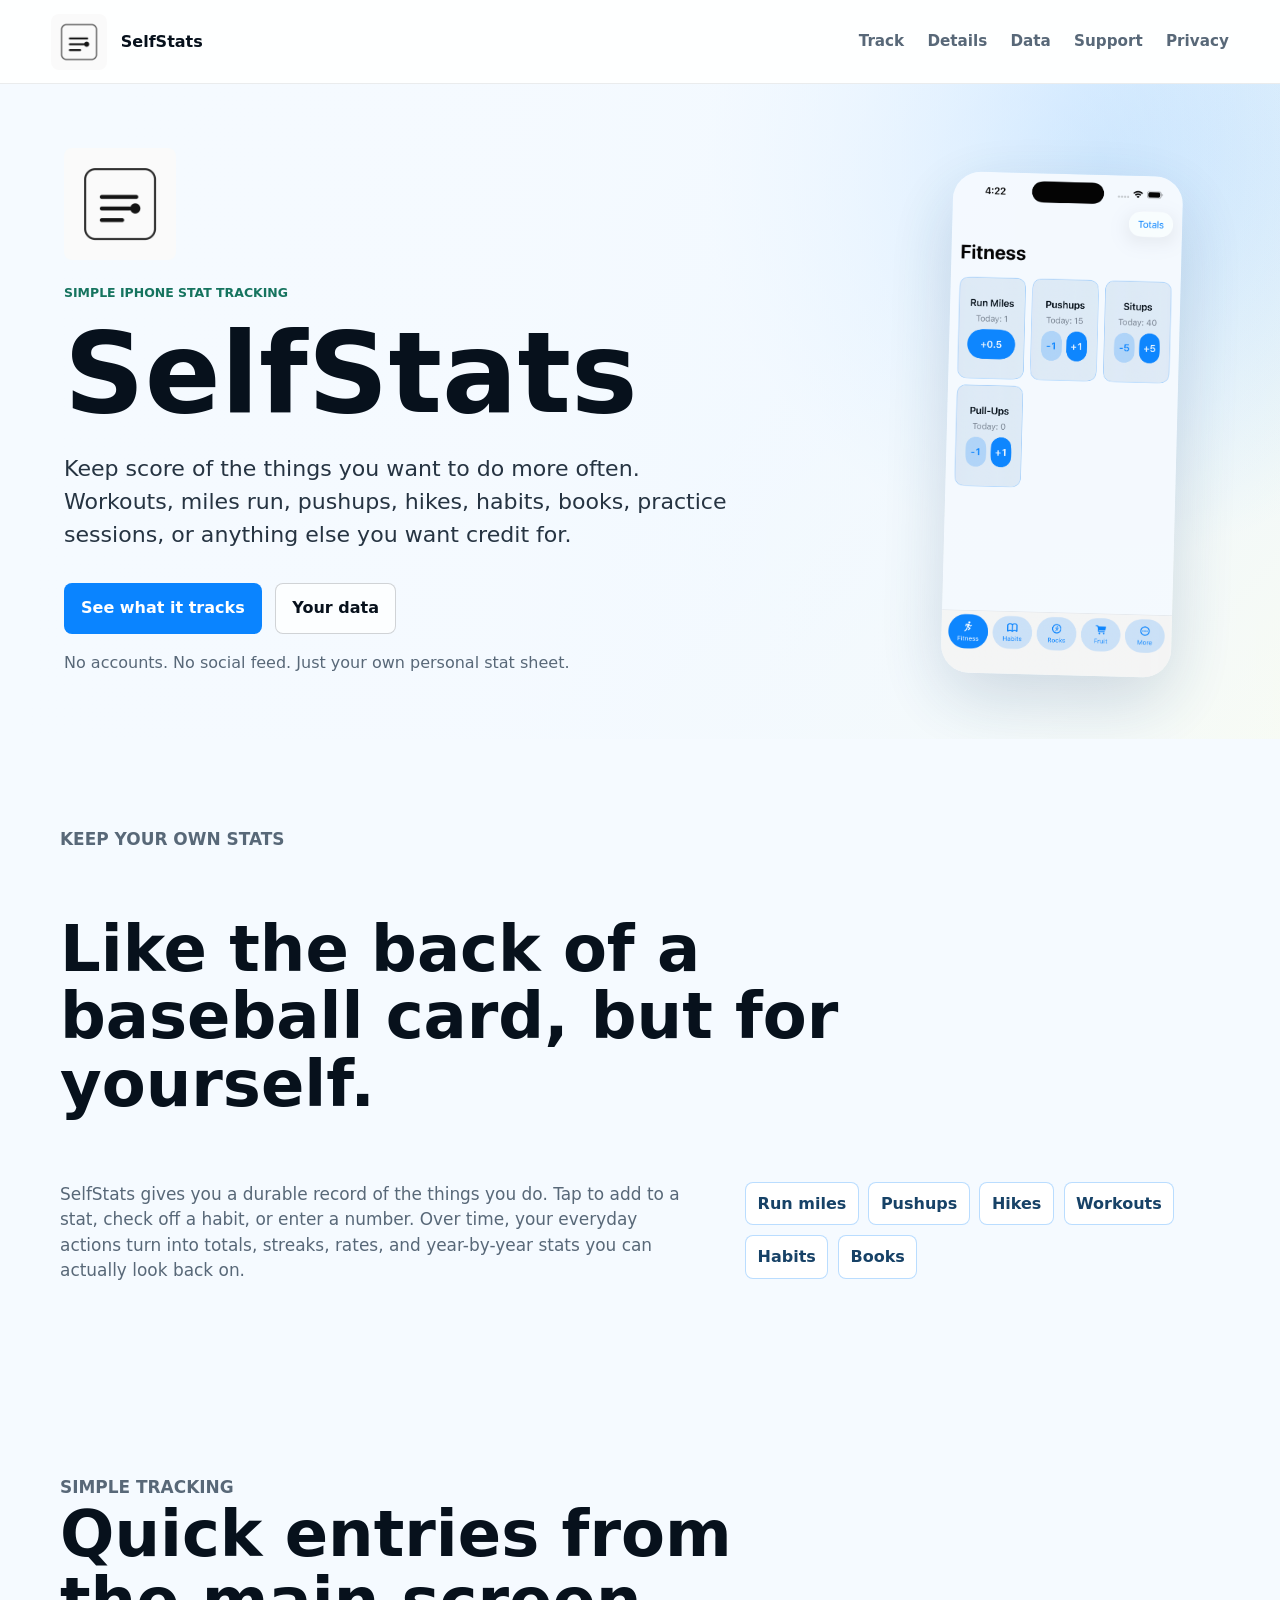
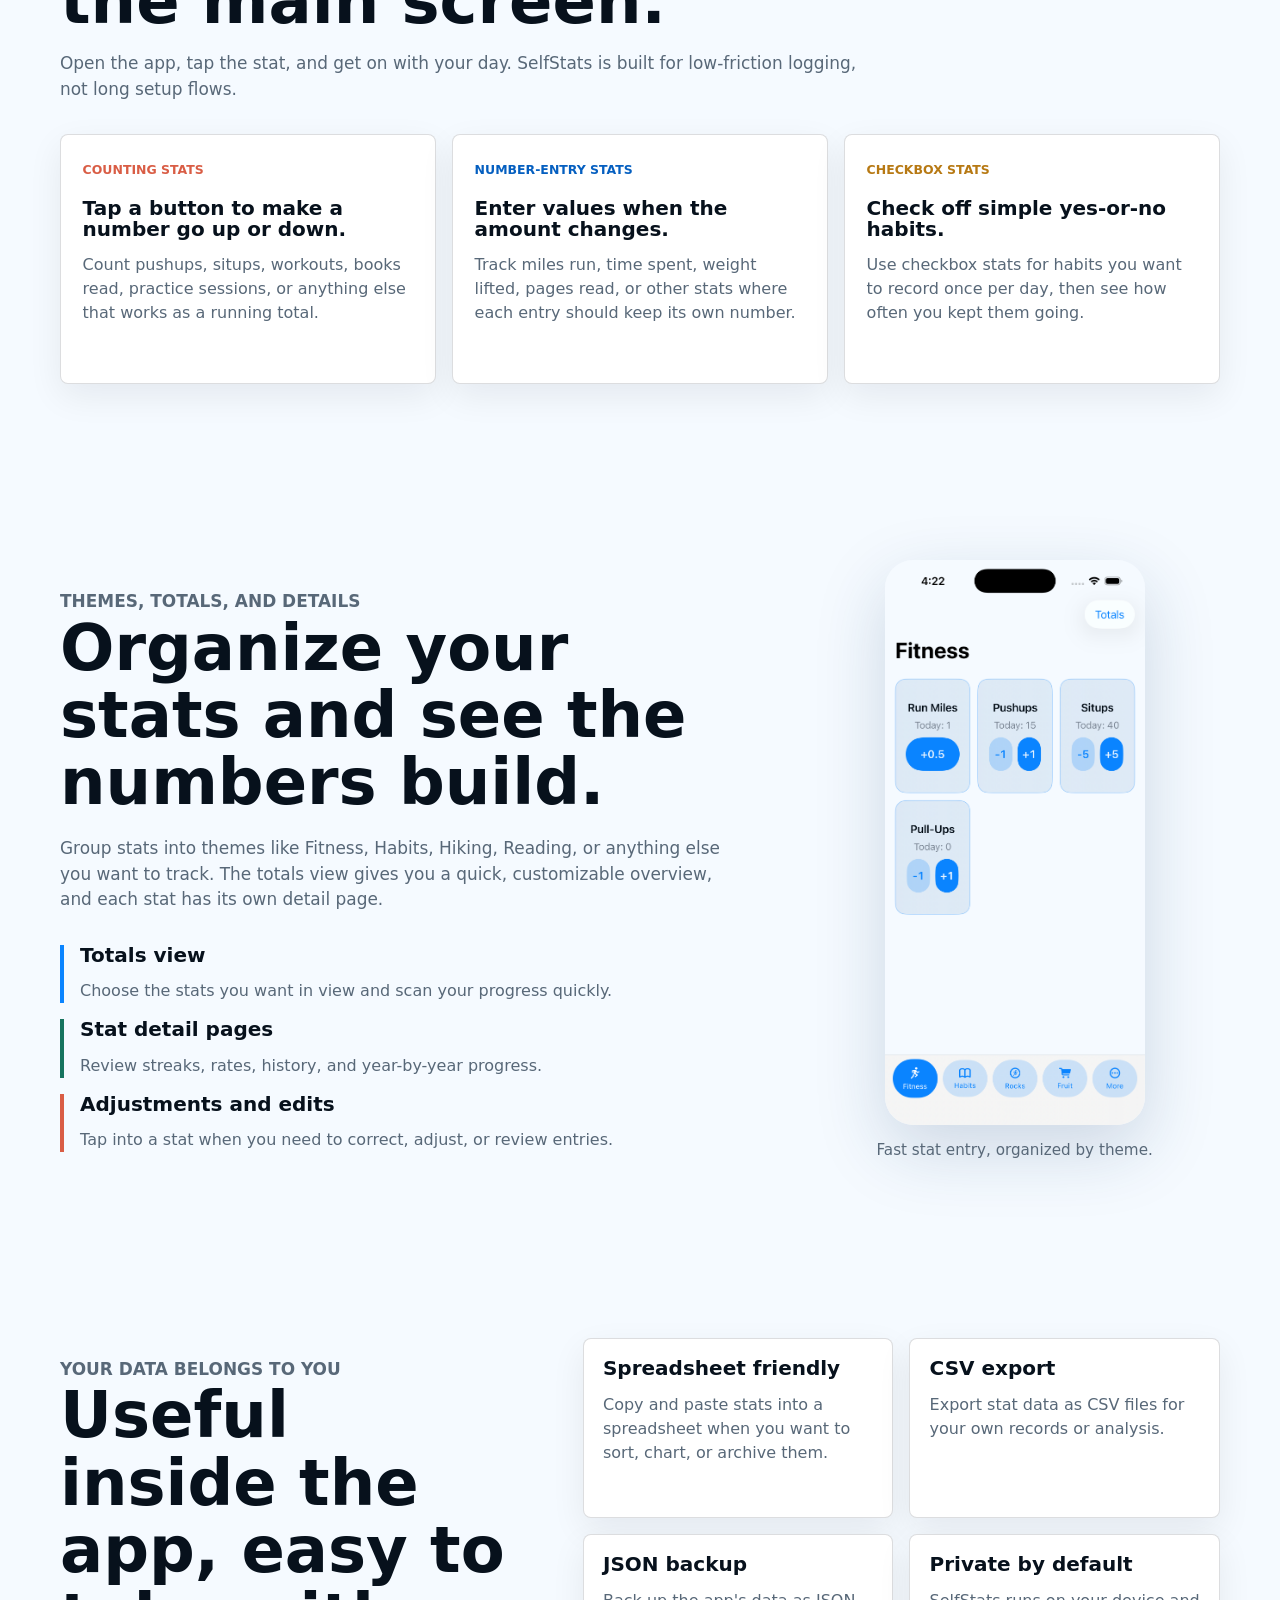
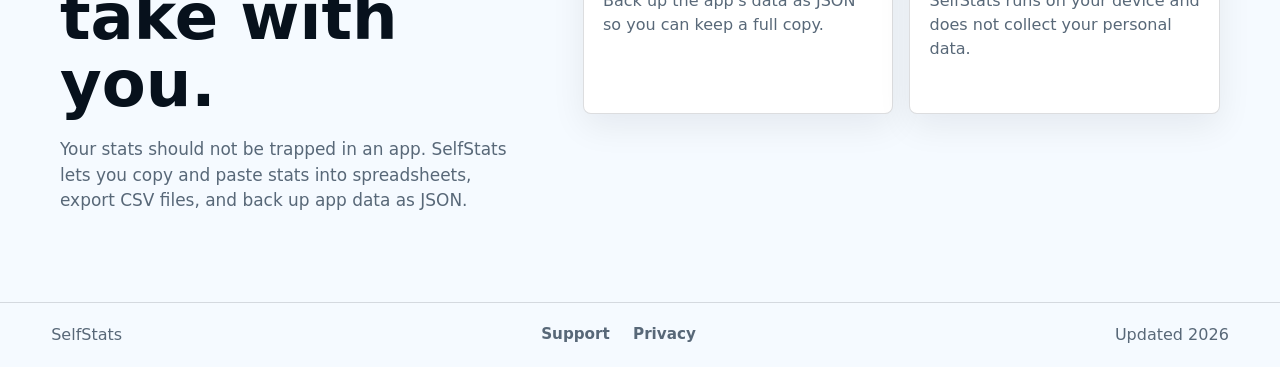
==== commit 285163e9: "Tune app screenshot and icon sizing" ====
--- a/index.html
+++ b/index.html
@@ -15,7 +15,7 @@
   <body>
     <header class="site-header">
       <a class="brand" href="index.html" aria-label="SelfStats home">
-        <img src="assets/selfstats-icon.png" alt="" width="40" height="40">
+        <img src="assets/selfstats-icon.png" alt="" width="56" height="56">
         <span>SelfStats</span>
       </a>
       <nav class="site-nav" aria-label="Main navigation">
--- a/styles.css
+++ b/styles.css
@@ -40,6 +40,7 @@
 img {
   display: block;
   max-width: 100%;
+  height: auto;
 }
 
 .site-header {
@@ -47,7 +48,7 @@
   z-index: 20;
   top: 0;
   display: flex;
-  min-height: 72px;
+  min-height: 84px;
   align-items: center;
   justify-content: space-between;
   gap: 1rem;
@@ -65,8 +66,13 @@
 }
 
 .brand {
-  gap: 0.75rem;
+  gap: 0.85rem;
   font-weight: 850;
+}
+
+.brand img {
+  width: 56px;
+  height: 56px;
 }
 
 .brand img,
@@ -110,23 +116,23 @@
 
 .hero-shot {
   position: absolute;
-  right: clamp(-6rem, 2vw, 3rem);
-  bottom: -22rem;
+  right: clamp(1.5rem, 8vw, 7rem);
+  bottom: clamp(2rem, 6vw, 4rem);
   z-index: 1;
-  width: clamp(290px, 35vw, 460px);
+  width: clamp(180px, 18vw, 250px);
   opacity: 0.98;
   transform: rotate(1.5deg);
 }
 
 .hero-shot img {
-  border-radius: 44px;
+  border-radius: 28px;
   box-shadow: var(--shadow);
 }
 
 .hero-icon {
-  width: 72px;
-  height: 72px;
-  margin-bottom: 1.35rem;
+  width: 112px;
+  height: 112px;
+  margin-bottom: 1.5rem;
 }
 
 .eyebrow {
@@ -367,9 +373,9 @@
 }
 
 .phone-figure img {
-  width: min(340px, 100%);
+  width: min(260px, 100%);
   margin: 0 auto;
-  border-radius: 36px;
+  border-radius: 28px;
   box-shadow: var(--shadow);
 }
 
@@ -405,7 +411,7 @@
 }
 
 .page-main {
-  min-height: calc(100svh - 145px);
+  min-height: calc(100svh - 157px);
 }
 
 .page-hero {
@@ -475,10 +481,10 @@
   }
 
   .hero-shot {
-    right: -7rem;
-    bottom: -20rem;
-    width: 330px;
-    opacity: 0.32;
+    right: 1rem;
+    bottom: 2rem;
+    width: clamp(140px, 28vw, 190px);
+    opacity: 0.2;
   }
 
   .intro,
@@ -490,7 +496,7 @@
   }
 
   .phone-figure img {
-    width: min(320px, 82vw);
+    width: min(235px, 68vw);
   }
 }
 
@@ -503,6 +509,20 @@
     display: none;
   }
 
+  .hero-icon {
+    width: 92px;
+    height: 92px;
+  }
+
+  .brand img {
+    width: 48px;
+    height: 48px;
+  }
+
+  .phone-figure img {
+    width: min(210px, 62vw);
+  }
+
   .hero-actions .button,
   .site-footer {
     width: 100%;
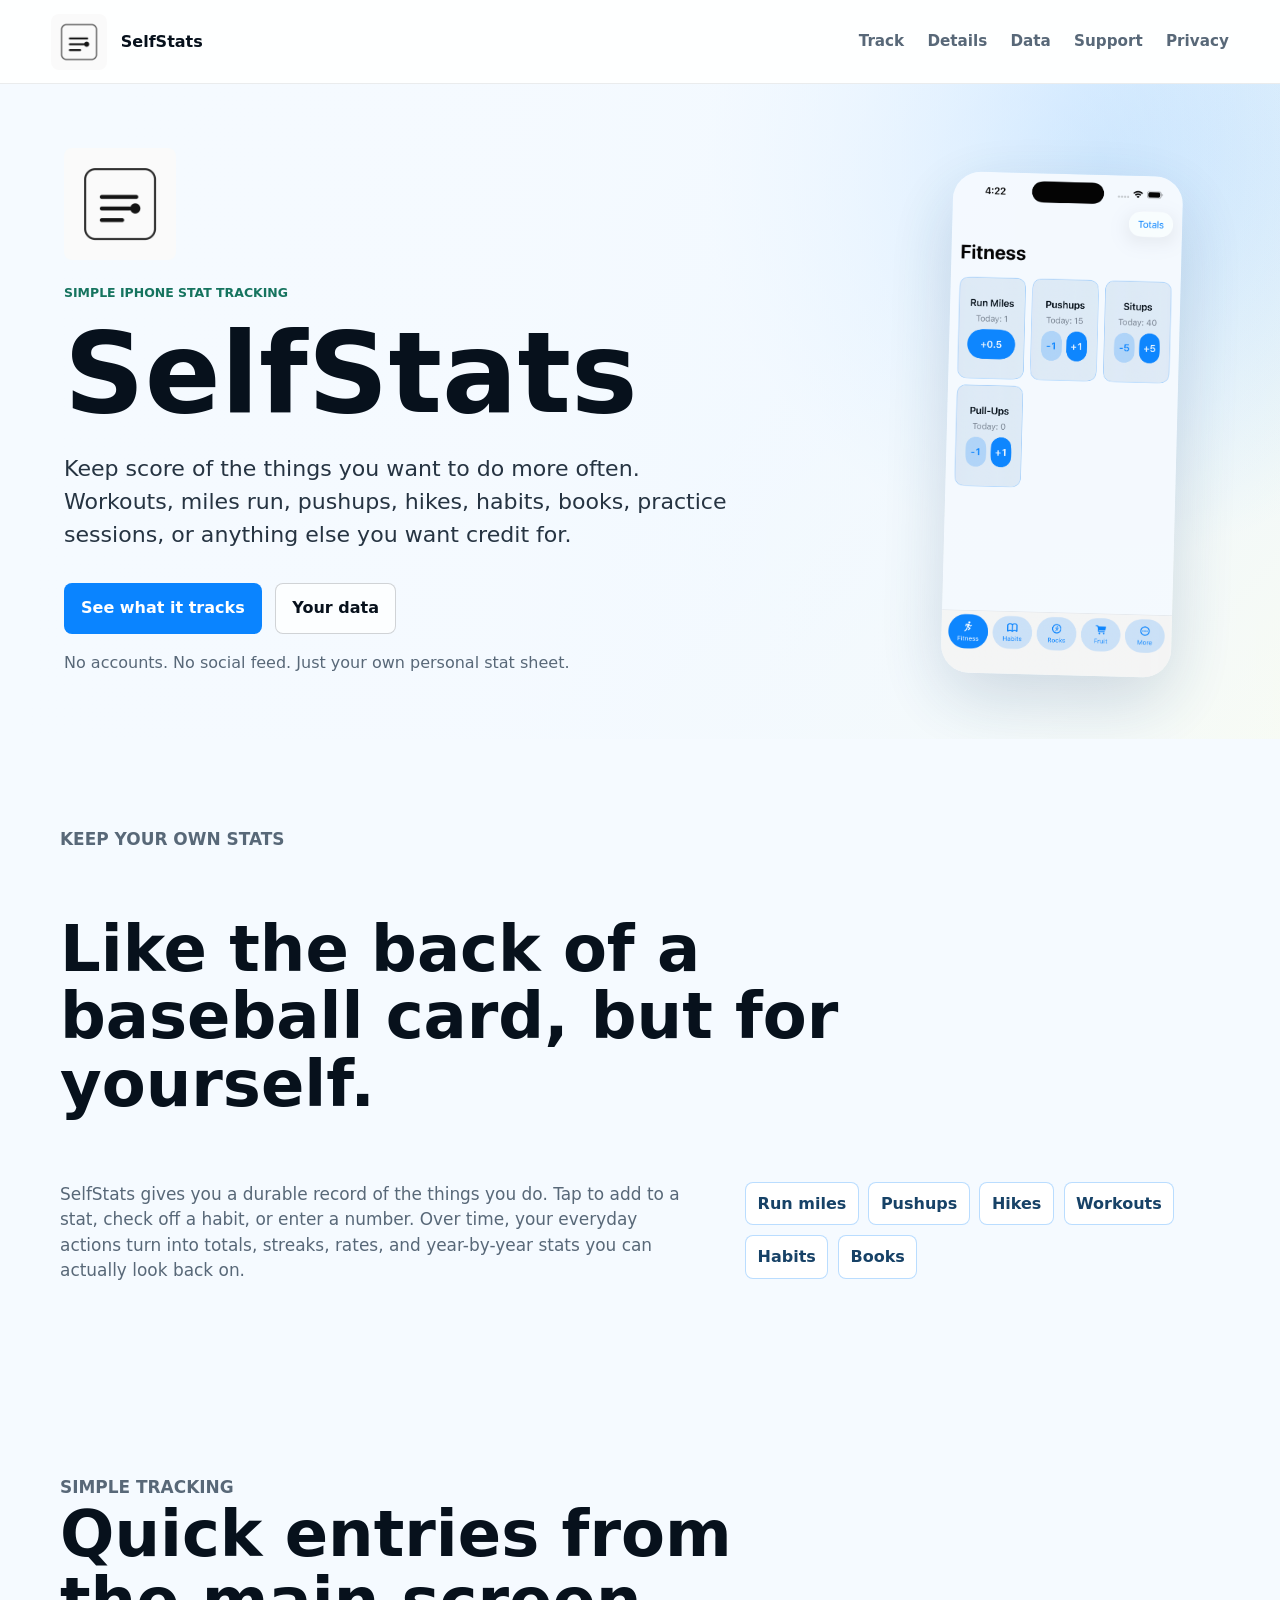
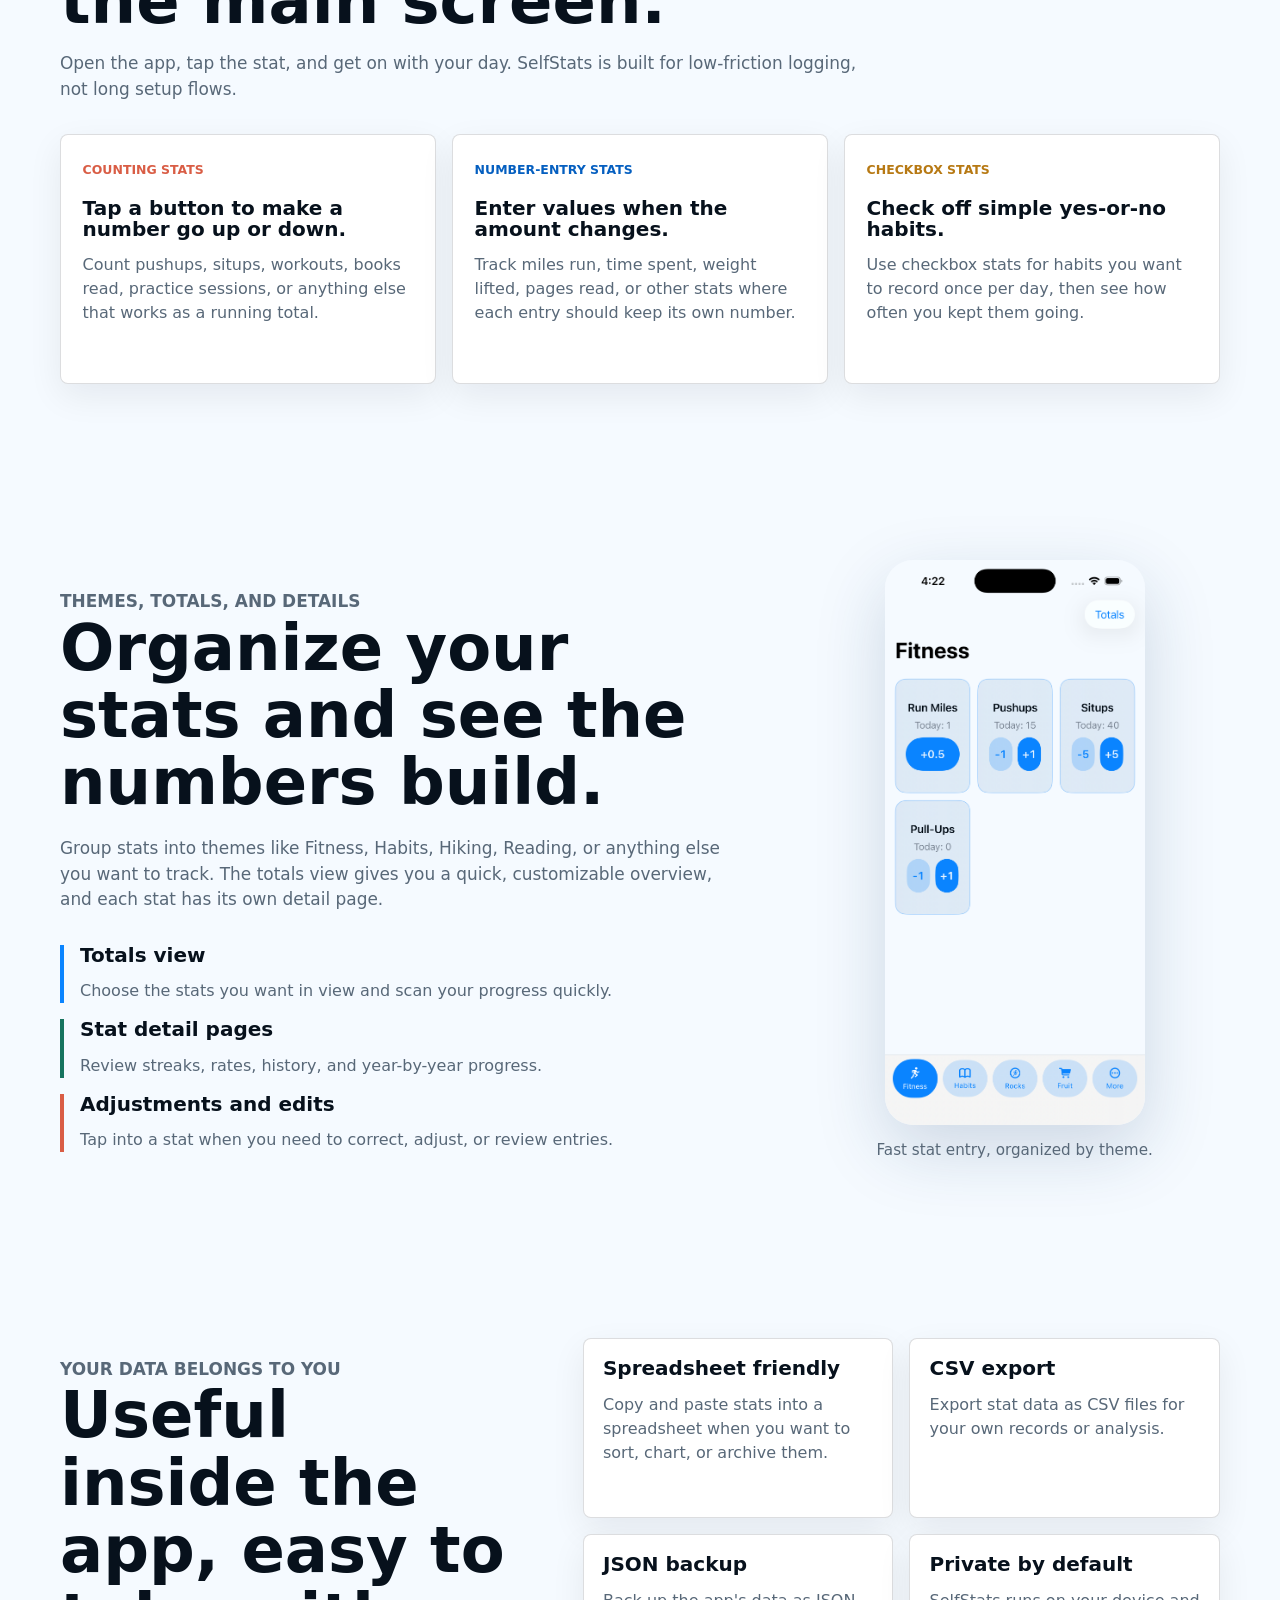
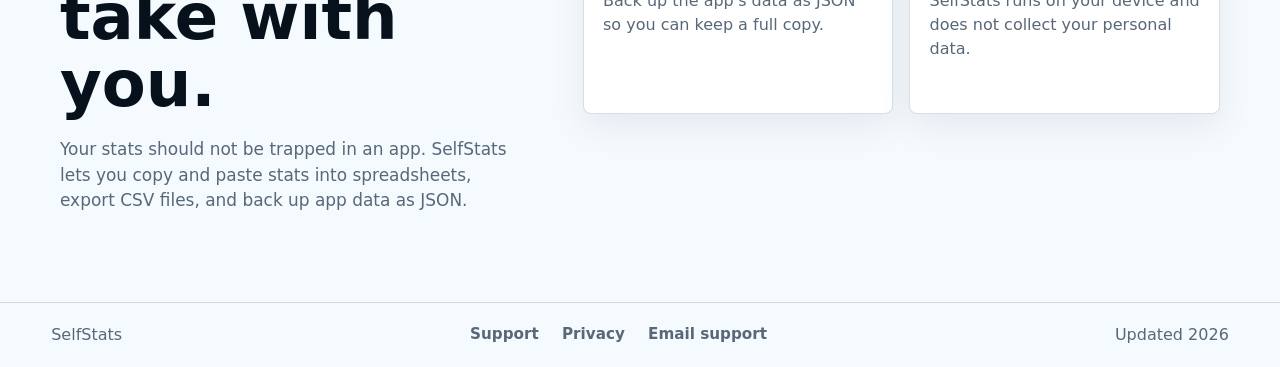
==== commit e0261e72: "Add SelfStats support email" ====
--- a/index.html
+++ b/index.html
@@ -179,6 +179,7 @@
       <nav aria-label="Footer navigation">
         <a href="support.html">Support</a>
         <a href="privacy.html">Privacy</a>
+        <a href="mailto:support@selfstats.app">Email support</a>
       </nav>
       <span>Updated <time id="updated-year"></time></span>
     </footer>
--- a/styles.css
+++ b/styles.css
@@ -452,6 +452,13 @@
   margin-top: 0.45rem;
 }
 
+.page-content a {
+  color: var(--blue-dark);
+  font-weight: 750;
+  text-decoration: underline;
+  text-underline-offset: 0.16em;
+}
+
 .site-footer {
   display: flex;
   align-items: center;
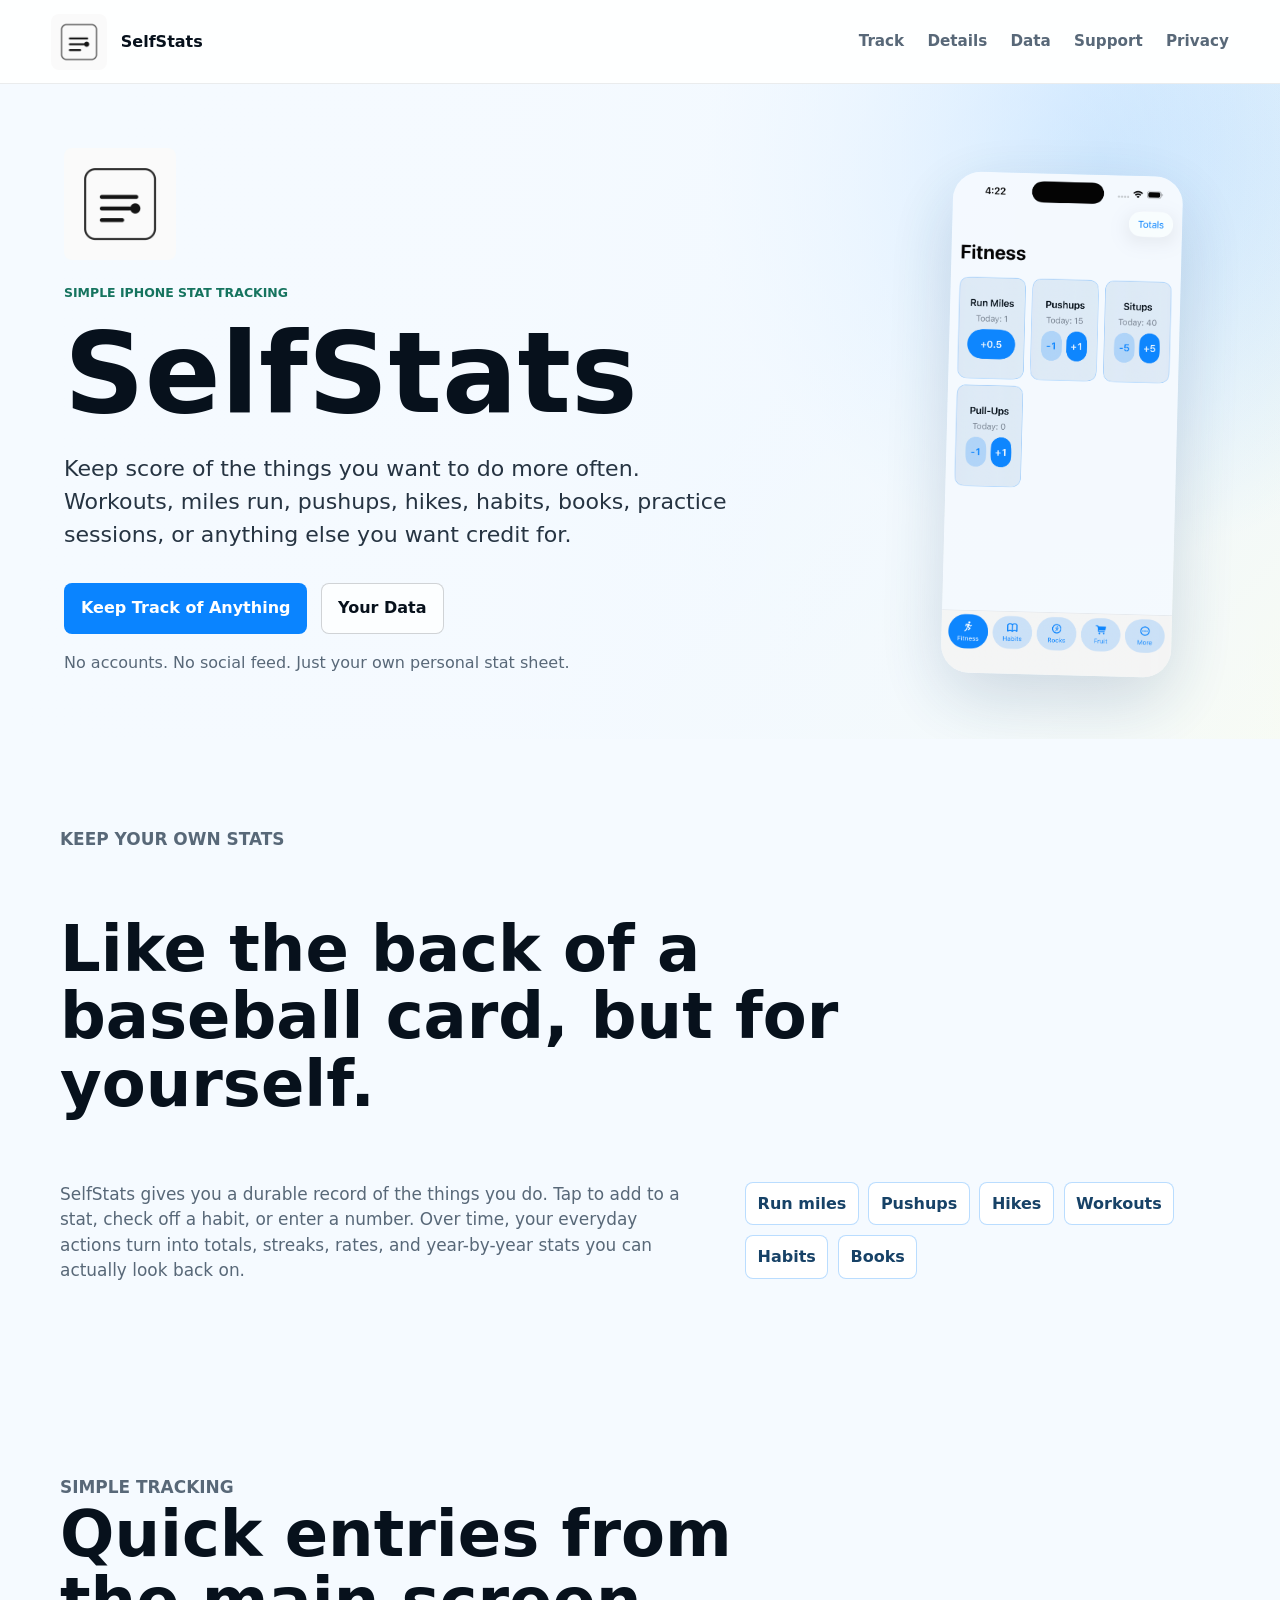
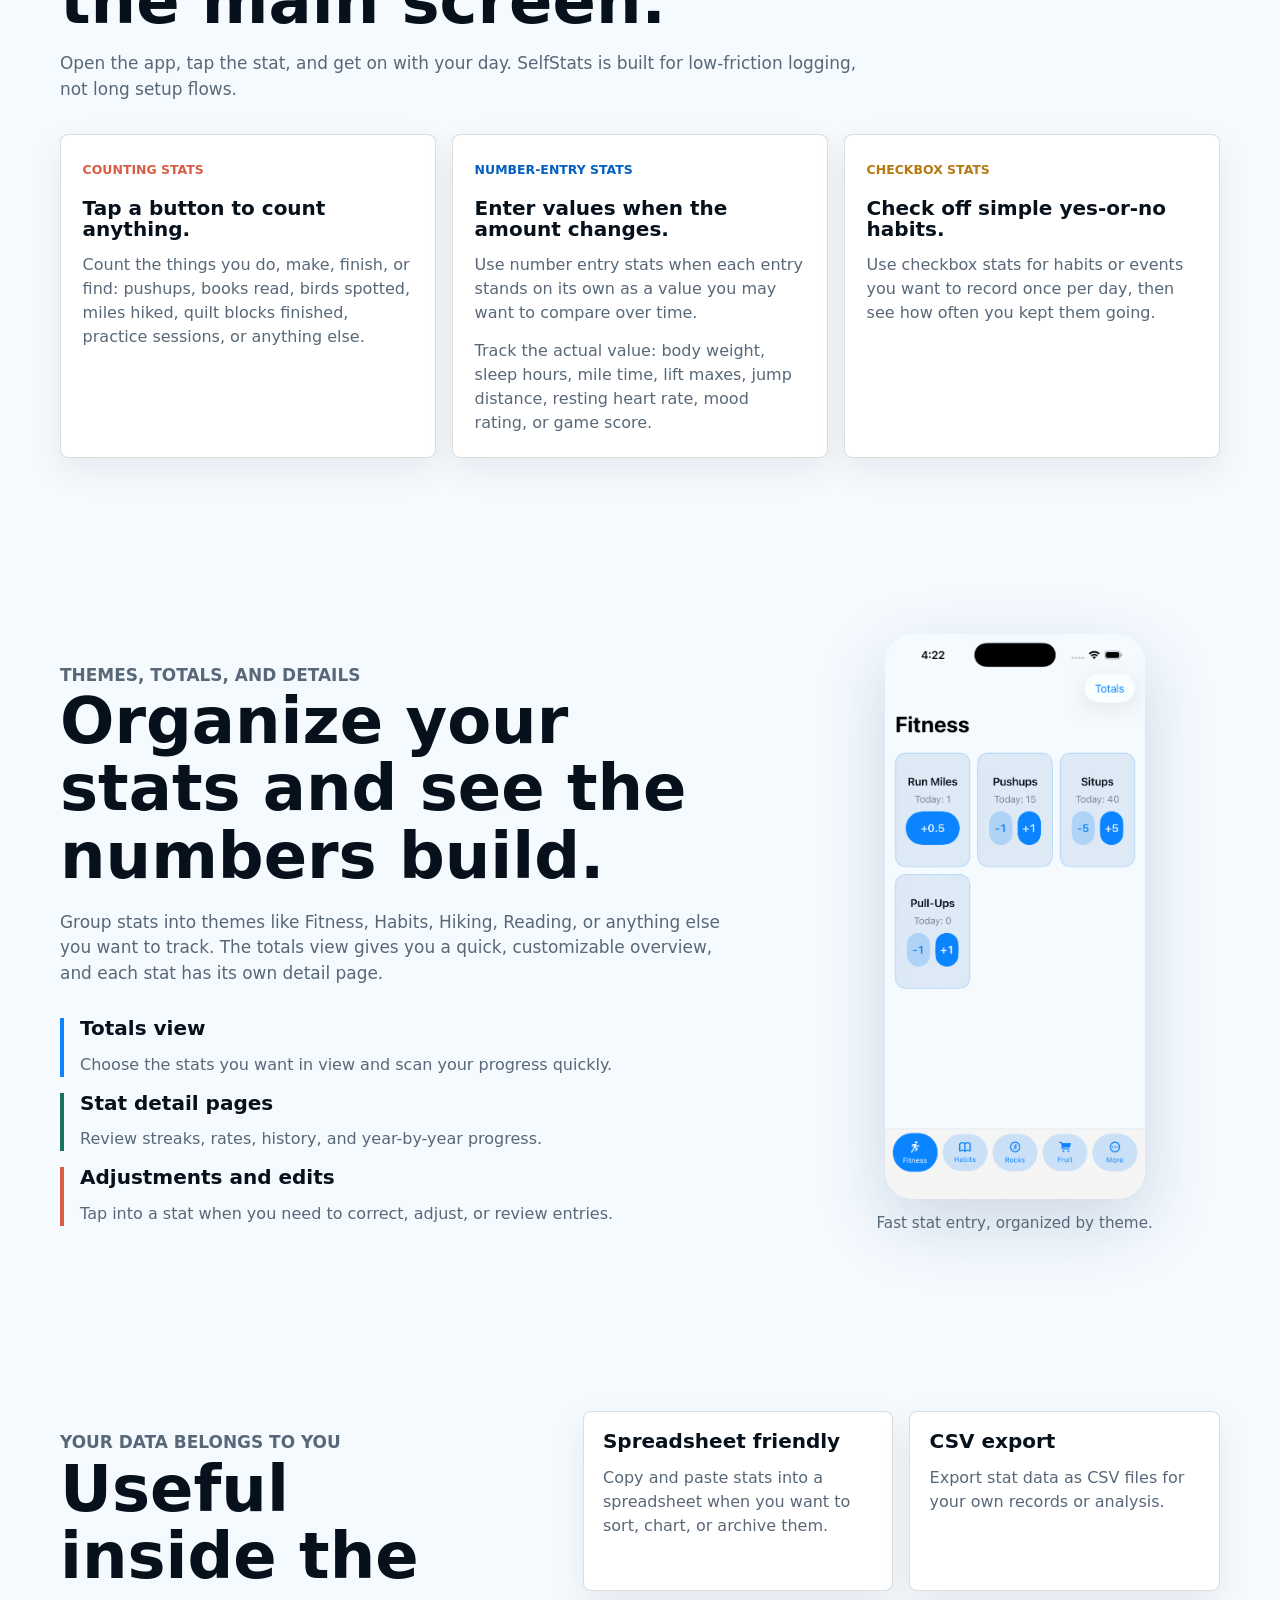
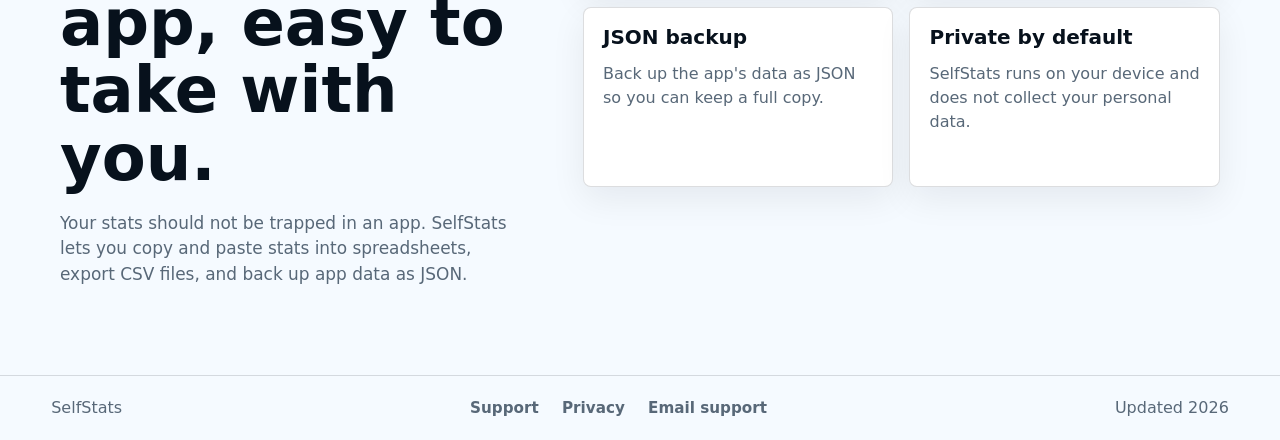
==== commit ef16c6a9: "Refine stat type copy" ====
--- a/index.html
+++ b/index.html
@@ -7,6 +7,25 @@
       name="description"
       content="SelfStats is a simple iPhone app for tracking personal stats like workouts, miles run, pushups, hikes, habits, and other things you want to count over time."
     >
+    <meta property="og:title" content="SelfStats">
+    <meta
+      property="og:description"
+      content="SelfStats is a simple iPhone app for tracking personal stats like workouts, miles run, pushups, hikes, habits, and other things you want to count over time."
+    >
+    <meta property="og:image" content="https://selfstats.app/assets/selfstats-icon.png">
+    <meta property="og:image:width" content="1024">
+    <meta property="og:image:height" content="1024">
+    <meta property="og:image:alt" content="SelfStats app icon">
+    <meta property="og:url" content="https://selfstats.app/">
+    <meta property="og:type" content="website">
+    <meta name="twitter:card" content="summary">
+    <meta name="twitter:title" content="SelfStats">
+    <meta
+      name="twitter:description"
+      content="SelfStats is a simple iPhone app for tracking personal stats like workouts, miles run, pushups, hikes, habits, and other things you want to count over time."
+    >
+    <meta name="twitter:image" content="https://selfstats.app/assets/selfstats-icon.png">
+    <meta name="twitter:image:alt" content="SelfStats app icon">
     <title>SelfStats</title>
     <link rel="icon" type="image/png" href="assets/selfstats-icon.png">
     <link rel="apple-touch-icon" href="assets/selfstats-icon.png">
@@ -42,8 +61,8 @@
             else you want credit for.
           </p>
           <div class="hero-actions" aria-label="Primary actions">
-            <a class="button button-primary" href="#track">See what it tracks</a>
-            <a class="button button-secondary" href="#data">Your data</a>
+            <a class="button button-primary" href="#track">Keep Track of Anything</a>
+            <a class="button button-secondary" href="#data">Your Data</a>
           </div>
           <p class="hero-note">
             No accounts. No social feed. Just your own personal stat sheet.
@@ -82,26 +101,32 @@
         <div class="feature-grid">
           <article class="feature-card">
             <span class="feature-kicker">Counting stats</span>
-            <h3>Tap a button to make a number go up or down.</h3>
-            <p>
-              Count pushups, situps, workouts, books read, practice sessions,
-              or anything else that works as a running total.
+            <h3>Tap a button to count anything.</h3>
+            <p>
+              Count the things you do, make, finish, or find: pushups, books
+              read, birds spotted, miles hiked, quilt blocks finished, practice
+              sessions, or anything else.
             </p>
           </article>
           <article class="feature-card">
             <span class="feature-kicker">Number-entry stats</span>
             <h3>Enter values when the amount changes.</h3>
             <p>
-              Track miles run, time spent, weight lifted, pages read, or other
-              stats where each entry should keep its own number.
+              Use number entry stats when each entry stands on its own as a
+              value you may want to compare over time.
+            </p>
+            <p>
+              Track the actual value: body weight, sleep hours, mile time, lift
+              maxes, jump distance, resting heart rate, mood rating, or game
+              score.
             </p>
           </article>
           <article class="feature-card">
             <span class="feature-kicker">Checkbox stats</span>
             <h3>Check off simple yes-or-no habits.</h3>
             <p>
-              Use checkbox stats for habits you want to record once per day,
-              then see how often you kept them going.
+              Use checkbox stats for habits or events you want to record once
+              per day, then see how often you kept them going.
             </p>
           </article>
         </div>
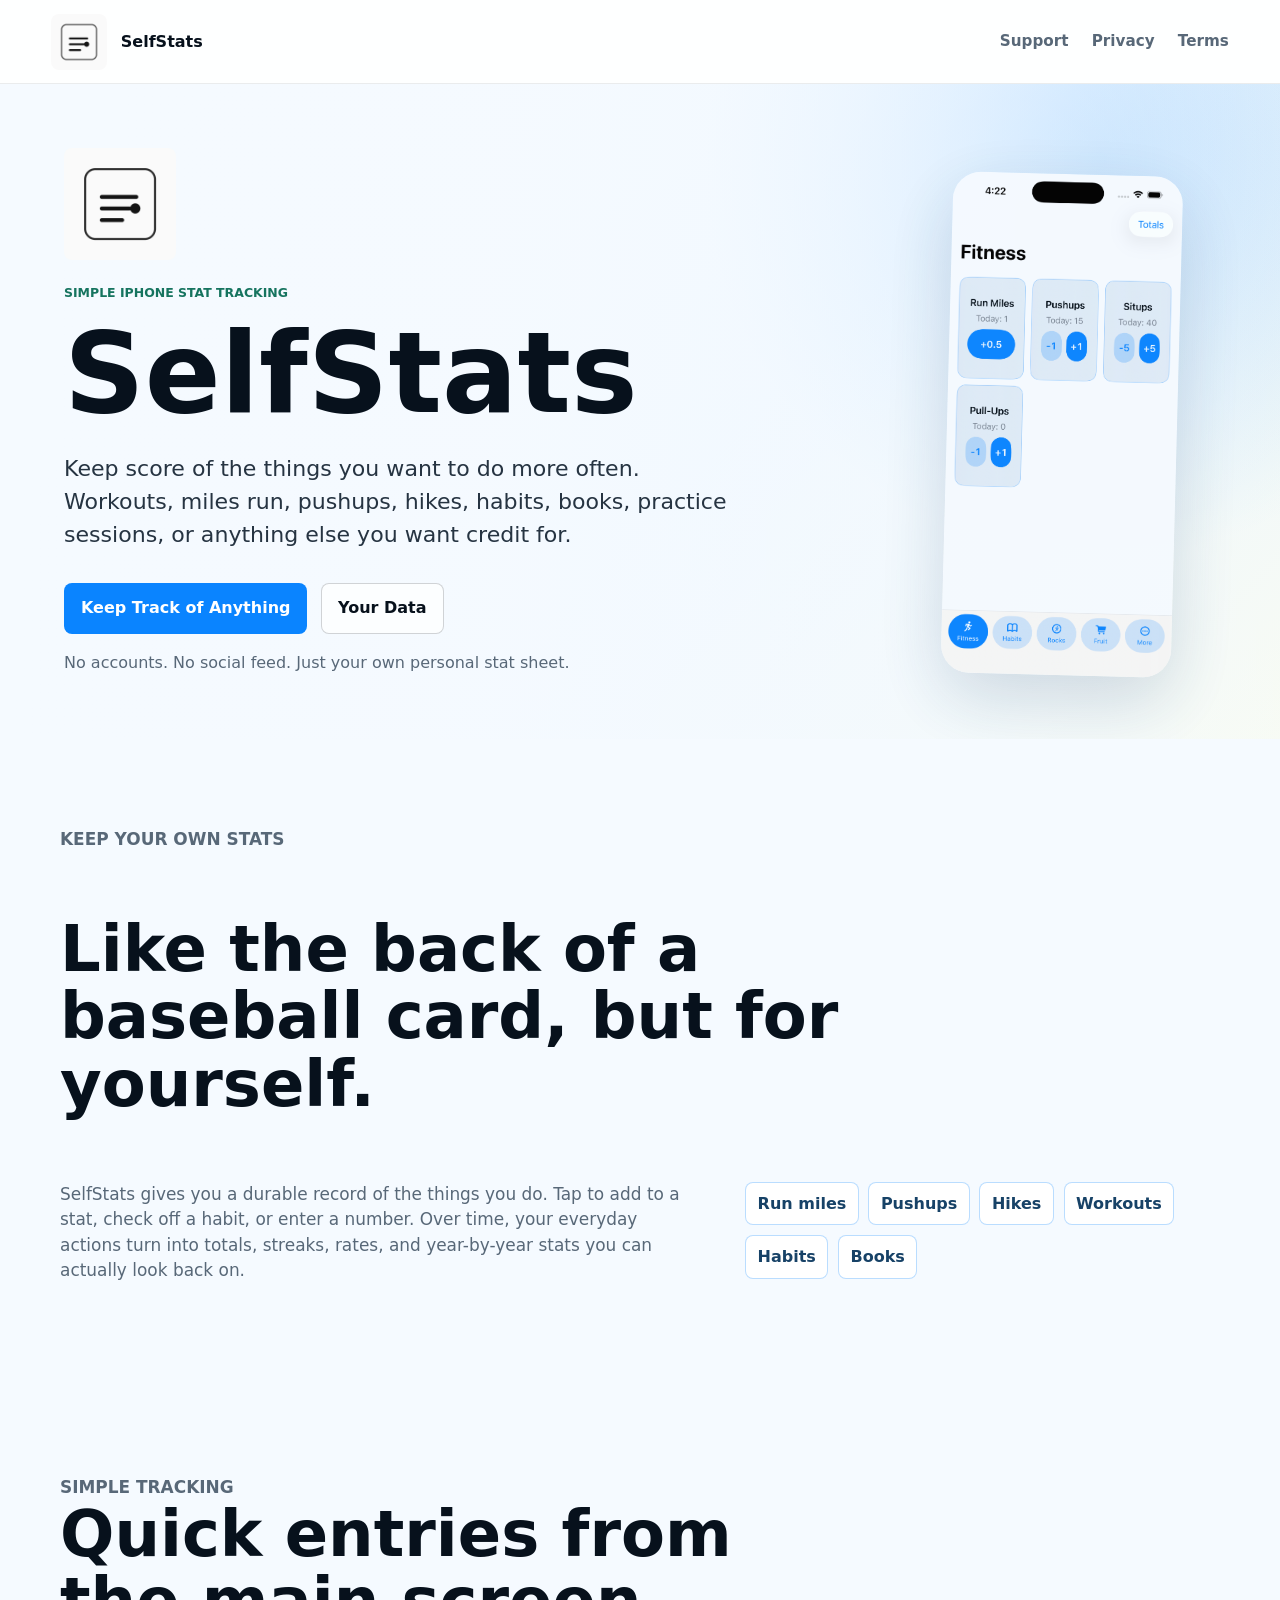
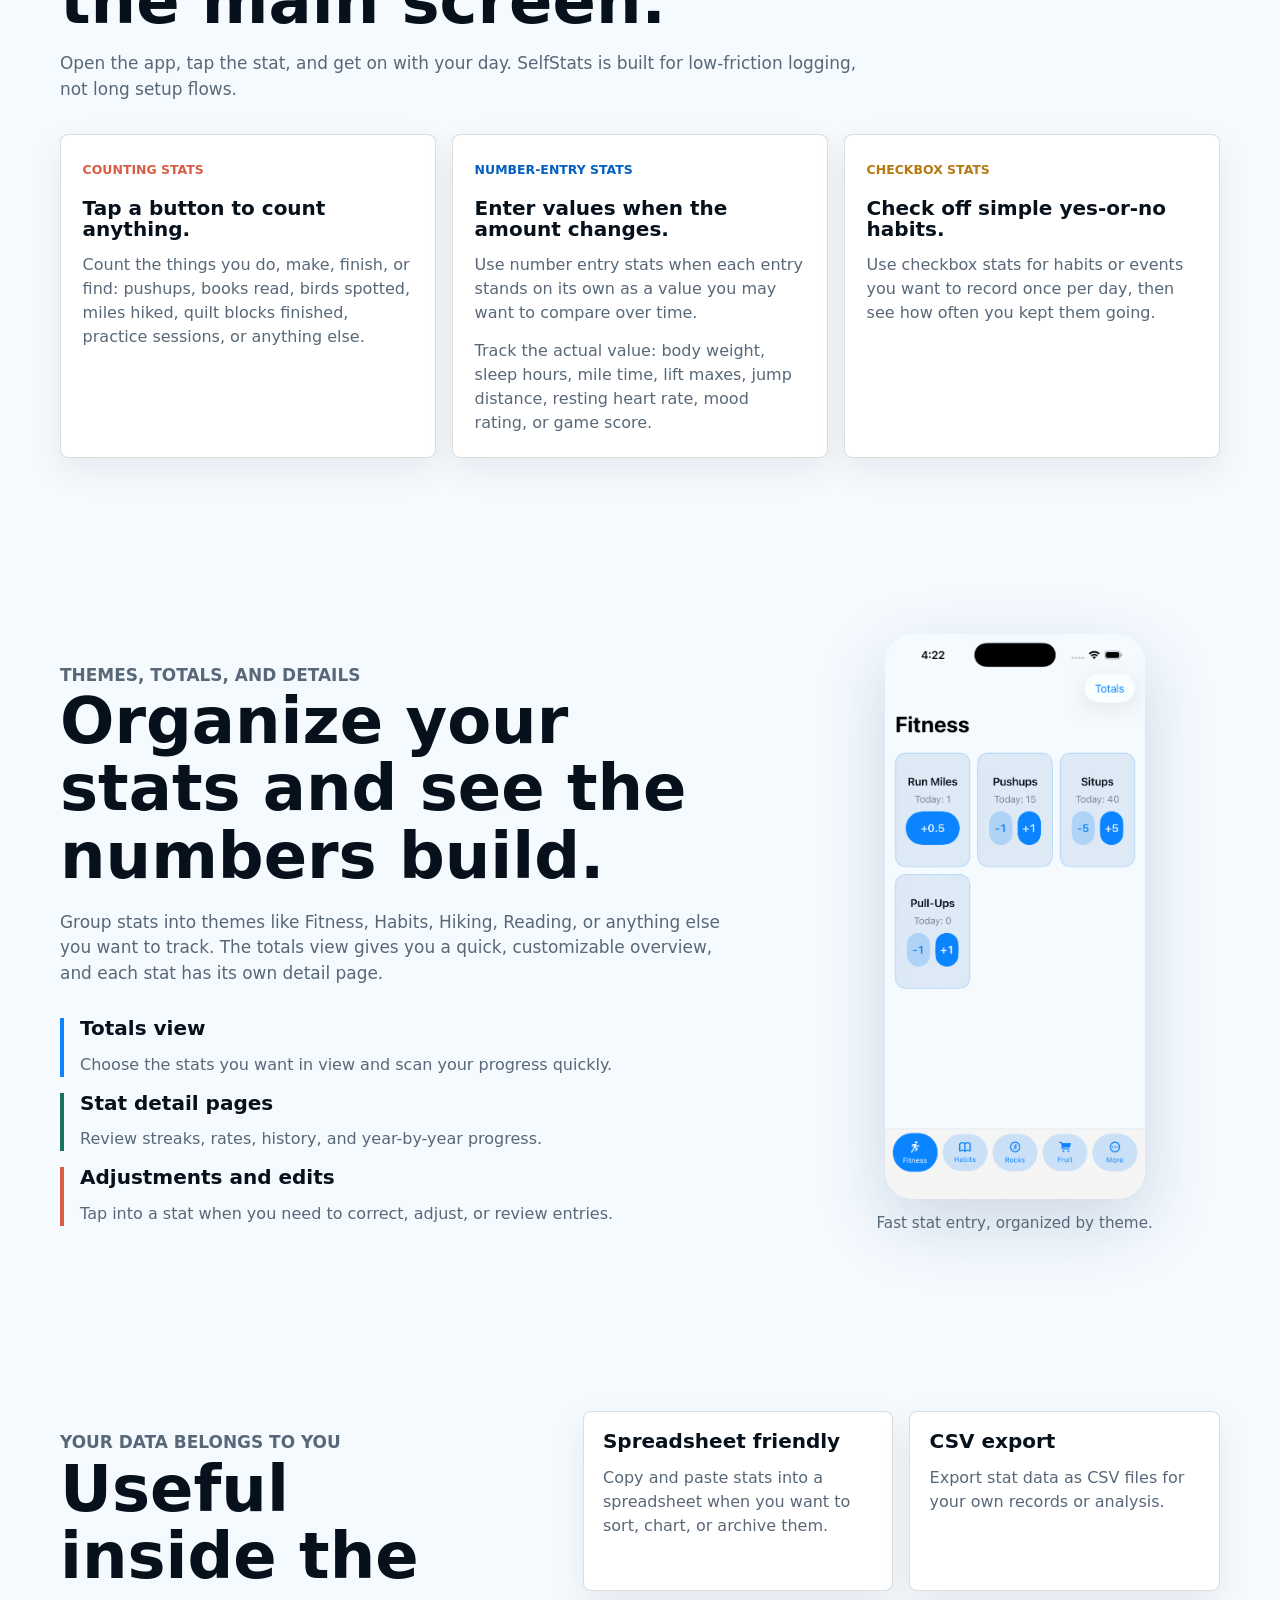
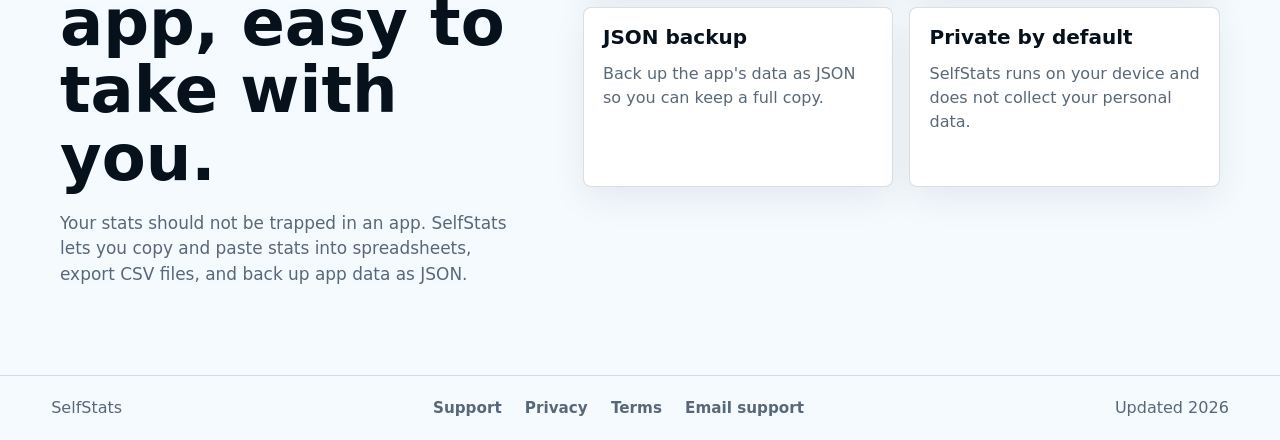
==== commit ab35a61a: "Add terms page and simplify navigation" ====
--- a/index.html
+++ b/index.html
@@ -38,11 +38,9 @@
         <span>SelfStats</span>
       </a>
       <nav class="site-nav" aria-label="Main navigation">
-        <a href="#track">Track</a>
-        <a href="#details">Details</a>
-        <a href="#data">Data</a>
         <a href="support.html">Support</a>
         <a href="privacy.html">Privacy</a>
+        <a href="terms.html">Terms</a>
       </nav>
     </header>
 
@@ -204,6 +202,7 @@
       <nav aria-label="Footer navigation">
         <a href="support.html">Support</a>
         <a href="privacy.html">Privacy</a>
+        <a href="terms.html">Terms</a>
         <a href="mailto:support@selfstats.app">Email support</a>
       </nav>
       <span>Updated <time id="updated-year"></time></span>
